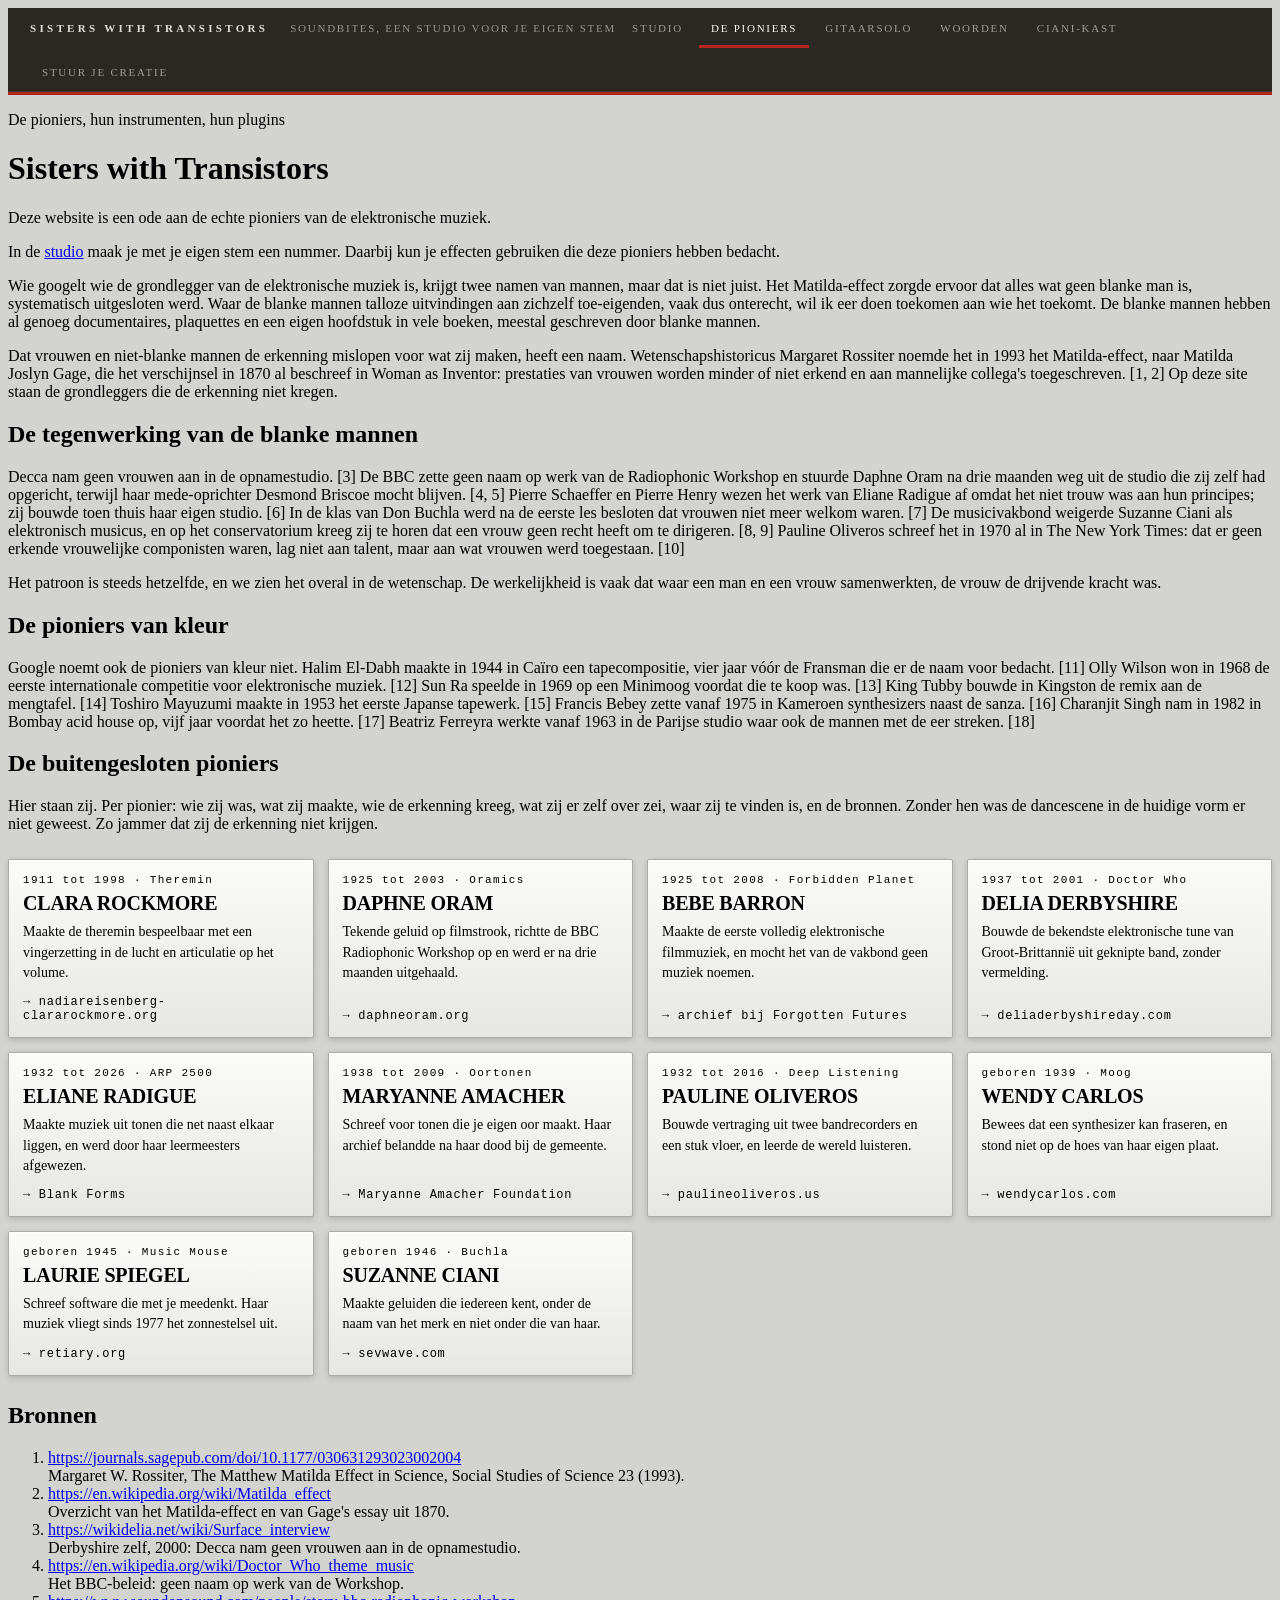
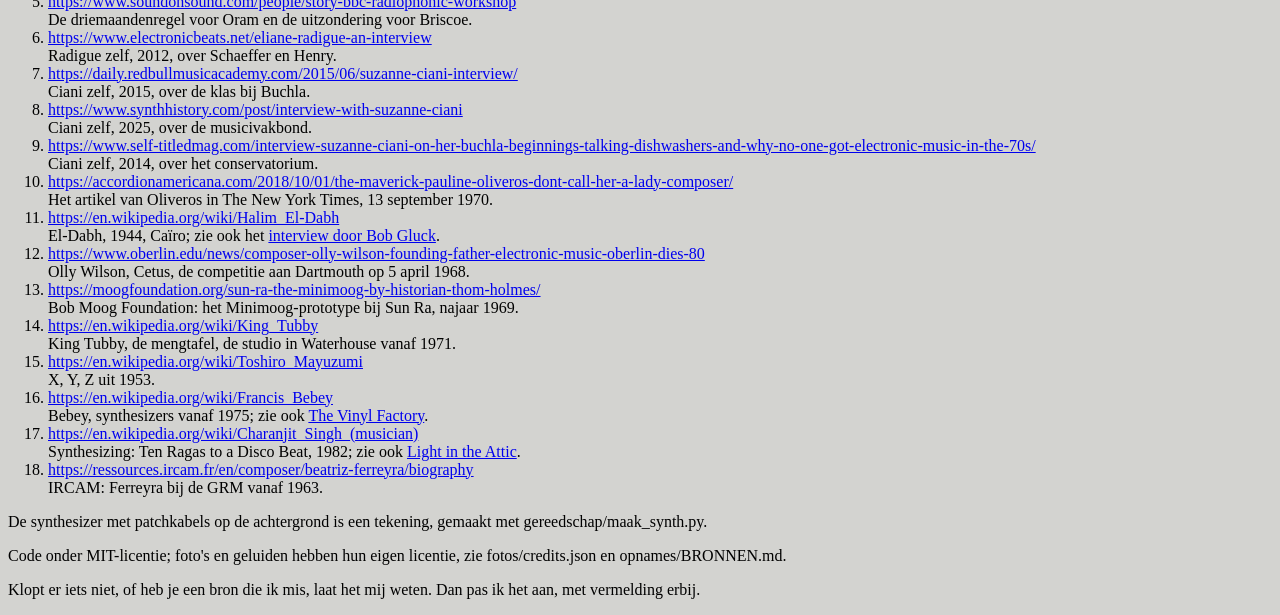
==== index.html @ edce926c "Studio en pioniers (bouw 79)" ====
<!DOCTYPE html>
<html lang="nl">
<head>
<meta charset="utf-8">
<meta name="viewport" content="width=device-width, initial-scale=1">
<title>Sisters with Transistors</title>
<link rel="stylesheet" href="pioniers/stijl.css">
<style>
.rooster{display:grid;grid-template-columns:repeat(auto-fill,minmax(250px,1fr));gap:14px;margin:26px 0}
.kaart{display:flex;flex-direction:column;color:var(--inkt);border:1px solid #a9aca8;
       padding:14px;border-radius:2px;background:linear-gradient(180deg,#fbfbf9,#e6e7e3);
       box-shadow:0 2px 6px rgba(0,0,0,.16), inset 0 1px 0 rgba(255,255,255,.9)}
.kaart:hover{background:linear-gradient(180deg,#fff,#eceeea);
             box-shadow:0 4px 10px rgba(0,0,0,.22), inset 0 0 0 2px var(--rood)}
.kaart .jaren{display:block;font-family:"Courier New",monospace;font-size:11px;
              letter-spacing:.12em;color:var(--zacht)}
.kaart strong{display:block;font-size:20px;line-height:1.1;margin:6px 0 8px;
              text-transform:uppercase;letter-spacing:-.01em}
.kaart .zin{display:block;font-size:14px;line-height:1.45}
.kaart .kaartlink{display:block;text-decoration:none;color:inherit;flex:1}
.kaart .site{display:block;margin-top:12px;font-family:"Courier New",monospace;font-size:12px;
             letter-spacing:.06em;color:var(--rood);text-decoration:none}
.kaart .site::before{content:"\2192  "}
.kaart .site:hover{background:var(--geel);color:var(--inkt)}
.intro p,.tagline{max-width:none}
/* Zelfde achtergrond als de studio: lichtgrijs, een getekende modulaire synth
   met patchkabels (fotos/synth.svg) en Clara Rockmore aan haar theremin, 1932,
   publiek domein, heel vaag rechts. */
body{background:#d3d3d0}
.fotolaag{background:#d3d3d0}
.fotolaag i.synth{background:url("fotos/synth.svg") center 30%/cover no-repeat;
  filter:grayscale(.88) sepia(.04) contrast(.95) brightness(1.3) blur(2px);opacity:.42}
.fotolaag i.dame{inset:0;top:10vh;left:auto;right:7vw;width:min(52vw,760px);
  background:url("fotos/rockmore.jpg") center 30%/cover no-repeat;
  filter:grayscale(1) contrast(.92) brightness(1.2) blur(1.5px);
  opacity:.5;mix-blend-mode:multiply;
  -webkit-mask-image:radial-gradient(ellipse 52% 60% at 50% 45%, #000 30%, transparent 100%);
  mask-image:radial-gradient(ellipse 52% 60% at 50% 45%, #000 30%, transparent 100%)}
.fotolaag::after{background:linear-gradient(180deg, rgba(214,214,211,.42), rgba(214,214,211,.66))}

/* hetzelfde menu als in de studio */
nav.hoofdmenu{display:flex;align-items:center;gap:4px;padding:0 22px;background:#2b2823;color:#f2efe8;flex-wrap:wrap;position:relative;z-index:1;border-bottom:3px solid var(--rood, #b3261e);box-shadow:inset 0 -1px 0 rgba(255,255,255,.08)}
nav.hoofdmenu a{color:rgba(231,231,226,.62);text-decoration:none;display:flex;align-items:center;gap:5px;font-size:11px;letter-spacing:.16em;text-transform:uppercase;padding:14px 12px}
nav.hoofdmenu a:hover{color:#fdfbf8;background:var(--rood, #b3261e)}
nav.hoofdmenu a.actief{color:#fdfbf8;box-shadow:inset 0 -3px 0 var(--rood, #b3261e)}
nav.hoofdmenu .merk{font-weight:700;color:#e3ded5;letter-spacing:.3em;margin-right:18px;font-size:11px;text-transform:uppercase;padding:14px 0}
nav.hoofdmenu .ondertitel{color:rgba(242,239,232,.55);font-size:11px;letter-spacing:.16em;text-transform:uppercase}
</style>
</head>
<body>

<div class="fotolaag" aria-hidden="true"><i class="synth"></i><i class="dame"></i></div>

<nav class="hoofdmenu">
  <span class="merk">Sisters with Transistors</span>
  <span class="ondertitel">Soundbites, een studio voor je eigen stem</span>
  <a href="studio.html" class="navStudio">Studio</a><a href="index.html" class="navPioniers actief">De pioniers</a><a href="studio.html#gitaar" title="Elektrische gitaar met de muis">Gitaarsolo</a><a href="studio.html#woorden" title="Woorden uit spraak of zang halen">Woorden</a><a href="studio.html#ciani" title="Vereenvoudigde 200-serie, naar Suzanne Ciani">Ciani-kast</a><a href="studio.html#creatie" title="Stuur je creatie op">Stuur je creatie</a>
</nav>

<main>
  <header class="kop">
    <p class="jaren">De pioniers, hun instrumenten, hun plugins</p>
    <h1>Sisters with Transistors</h1>
    <p class="tagline">Deze website is een ode aan de echte pioniers van de elektronische muziek.</p>
  </header>

  <div class="intro">
  <p class="leidend">In de <a href="studio.html">studio</a> maak je met je eigen stem een nummer. Daarbij kun je effecten gebruiken die deze pioniers hebben bedacht.</p>

  <p>Wie googelt wie de grondlegger van de elektronische muziek is, krijgt twee namen van mannen, maar dat is niet juist. Het Matilda-effect zorgde ervoor dat alles wat geen blanke man is, systematisch uitgesloten werd. Waar de blanke mannen talloze uitvindingen aan zichzelf toe-eigenden, vaak dus onterecht, wil ik eer doen toekomen aan wie het toekomt. De blanke mannen hebben al genoeg documentaires, plaquettes en een eigen hoofdstuk in vele boeken, meestal geschreven door blanke mannen.</p>

  <p>Dat vrouwen en niet-blanke mannen de erkenning mislopen voor wat zij maken, heeft een naam. Wetenschapshistoricus Margaret Rossiter noemde het in 1993 het Matilda-effect, naar Matilda Joslyn Gage, die het verschijnsel in 1870 al beschreef in Woman as Inventor: prestaties van vrouwen worden minder of niet erkend en aan mannelijke collega's toegeschreven. [1, 2] Op deze site staan de grondleggers die de erkenning niet kregen.</p>

  <h2>De tegenwerking van de blanke mannen</h2>
  <p>Decca nam geen vrouwen aan in de opnamestudio. [3] De BBC zette geen naam op werk van de Radiophonic Workshop en stuurde Daphne Oram na drie maanden weg uit de studio die zij zelf had opgericht, terwijl haar mede-oprichter Desmond Briscoe mocht blijven. [4, 5] Pierre Schaeffer en Pierre Henry wezen het werk van Eliane Radigue af omdat het niet trouw was aan hun principes; zij bouwde toen thuis haar eigen studio. [6] In de klas van Don Buchla werd na de eerste les besloten dat vrouwen niet meer welkom waren. [7] De musicivakbond weigerde Suzanne Ciani als elektronisch musicus, en op het conservatorium kreeg zij te horen dat een vrouw geen recht heeft om te dirigeren. [8, 9] Pauline Oliveros schreef het in 1970 al in The New York Times: dat er geen erkende vrouwelijke componisten waren, lag niet aan talent, maar aan wat vrouwen werd toegestaan. [10]</p>

  <p>Het patroon is steeds hetzelfde, en we zien het overal in de wetenschap. De werkelijkheid is vaak dat waar een man en een vrouw samenwerkten, de vrouw de drijvende kracht was.</p>

  <h2>De pioniers van kleur</h2>
  <p>Google noemt ook de pioniers van kleur niet. Halim El-Dabh maakte in 1944 in Caïro een tapecompositie, vier jaar vóór de Fransman die er de naam voor bedacht. [11] Olly Wilson won in 1968 de eerste internationale competitie voor elektronische muziek. [12] Sun Ra speelde in 1969 op een Minimoog voordat die te koop was. [13] King Tubby bouwde in Kingston de remix aan de mengtafel. [14] Toshiro Mayuzumi maakte in 1953 het eerste Japanse tapewerk. [15] Francis Bebey zette vanaf 1975 in Kameroen synthesizers naast de sanza. [16] Charanjit Singh nam in 1982 in Bombay acid house op, vijf jaar voordat het zo heette. [17] Beatriz Ferreyra werkte vanaf 1963 in de Parijse studio waar ook de mannen met de eer streken. [18]</p>

  <h2>De buitengesloten pioniers</h2>
  <p>Hier staan zij. Per pionier: wie zij was, wat zij maakte, wie de erkenning kreeg, wat zij er zelf over zei, waar zij te vinden is, en de bronnen. Zonder hen was de dancescene in de huidige vorm er niet geweest. Zo jammer dat zij de erkenning niet krijgen.</p>
  </div>

  <div class="rooster">
    <div class="kaart">
      <a class="kaartlink" href="pioniers/rockmore.html"><span class="jaren">1911 tot 1998 &middot; Theremin</span>
      <strong>Clara Rockmore</strong>
      <span class="zin">Maakte de theremin bespeelbaar met een vingerzetting in de lucht en articulatie op het volume.</span></a>
      <a class="site" href="https://nadiareisenberg-clararockmore.org/" target="_blank" rel="noopener">nadiareisenberg-clararockmore.org</a>
    </div>
    <div class="kaart">
      <a class="kaartlink" href="pioniers/oram.html"><span class="jaren">1925 tot 2003 &middot; Oramics</span>
      <strong>Daphne Oram</strong>
      <span class="zin">Tekende geluid op filmstrook, richtte de BBC Radiophonic Workshop op en werd er na drie maanden uitgehaald.</span></a>
      <a class="site" href="https://www.daphneoram.org/" target="_blank" rel="noopener">daphneoram.org</a>
    </div>
    <div class="kaart">
      <a class="kaartlink" href="pioniers/barron.html"><span class="jaren">1925 tot 2008 &middot; Forbidden Planet</span>
      <strong>Bebe Barron</strong>
      <span class="zin">Maakte de eerste volledig elektronische filmmuziek, en mocht het van de vakbond geen muziek noemen.</span></a>
      <a class="site" href="https://forgottenfuturesmusic.org/projects/barron-archive/" target="_blank" rel="noopener">archief bij Forgotten Futures</a>
    </div>
    <div class="kaart">
      <a class="kaartlink" href="pioniers/derby.html"><span class="jaren">1937 tot 2001 &middot; Doctor Who</span>
      <strong>Delia Derbyshire</strong>
      <span class="zin">Bouwde de bekendste elektronische tune van Groot-Brittannië uit geknipte band, zonder vermelding.</span></a>
      <a class="site" href="https://deliaderbyshireday.com/" target="_blank" rel="noopener">deliaderbyshireday.com</a>
    </div>
    <div class="kaart">
      <a class="kaartlink" href="pioniers/radigue.html"><span class="jaren">1932 tot 2026 &middot; ARP 2500</span>
      <strong>Eliane Radigue</strong>
      <span class="zin">Maakte muziek uit tonen die net naast elkaar liggen, en werd door haar leermeesters afgewezen.</span></a>
      <a class="site" href="https://www.blankforms.org/eliane-radigue-works-for-magnetic-tape-1968-1999" target="_blank" rel="noopener">Blank Forms</a>
    </div>
    <div class="kaart">
      <a class="kaartlink" href="pioniers/amacher.html"><span class="jaren">1938 tot 2009 &middot; Oortonen</span>
      <strong>Maryanne Amacher</strong>
      <span class="zin">Schreef voor tonen die je eigen oor maakt. Haar archief belandde na haar dood bij de gemeente.</span></a>
      <a class="site" href="https://www.blankforms.org/the-maryanne-amacher-foundation" target="_blank" rel="noopener">Maryanne Amacher Foundation</a>
    </div>
    <div class="kaart">
      <a class="kaartlink" href="pioniers/oliveros.html"><span class="jaren">1932 tot 2016 &middot; Deep Listening</span>
      <strong>Pauline Oliveros</strong>
      <span class="zin">Bouwde vertraging uit twee bandrecorders en een stuk vloer, en leerde de wereld luisteren.</span></a>
      <a class="site" href="https://paulineoliveros.us/" target="_blank" rel="noopener">paulineoliveros.us</a>
    </div>
    <div class="kaart">
      <a class="kaartlink" href="pioniers/carlos.html"><span class="jaren">geboren 1939 &middot; Moog</span>
      <strong>Wendy Carlos</strong>
      <span class="zin">Bewees dat een synthesizer kan fraseren, en stond niet op de hoes van haar eigen plaat.</span></a>
      <a class="site" href="https://www.wendycarlos.com/" target="_blank" rel="noopener">wendycarlos.com</a>
    </div>
    <div class="kaart">
      <a class="kaartlink" href="pioniers/spiegel.html"><span class="jaren">geboren 1945 &middot; Music Mouse</span>
      <strong>Laurie Spiegel</strong>
      <span class="zin">Schreef software die met je meedenkt. Haar muziek vliegt sinds 1977 het zonnestelsel uit.</span></a>
      <a class="site" href="http://retiary.org/" target="_blank" rel="noopener">retiary.org</a>
    </div>
    <div class="kaart">
      <a class="kaartlink" href="pioniers/ciani.html"><span class="jaren">geboren 1946 &middot; Buchla</span>
      <strong>Suzanne Ciani</strong>
      <span class="zin">Maakte geluiden die iedereen kent, onder de naam van het merk en niet onder die van haar.</span></a>
      <a class="site" href="https://www.sevwave.com/" target="_blank" rel="noopener">sevwave.com</a>
    </div>
  </div>

  <h2>Bronnen</h2>
  <ol class="bron">
<li><a href="https://journals.sagepub.com/doi/10.1177/030631293023002004">https://journals.sagepub.com/doi/10.1177/030631293023002004</a><br>Margaret W. Rossiter, The Matthew Matilda Effect in Science, Social Studies of Science 23 (1993).</li>
<li><a href="https://en.wikipedia.org/wiki/Matilda_effect">https://en.wikipedia.org/wiki/Matilda_effect</a><br>Overzicht van het Matilda-effect en van Gage's essay uit 1870.</li>
<li><a href="https://wikidelia.net/wiki/Surface_interview">https://wikidelia.net/wiki/Surface_interview</a><br>Derbyshire zelf, 2000: Decca nam geen vrouwen aan in de opnamestudio.</li>
<li><a href="https://en.wikipedia.org/wiki/Doctor_Who_theme_music">https://en.wikipedia.org/wiki/Doctor_Who_theme_music</a><br>Het BBC-beleid: geen naam op werk van de Workshop.</li>
<li><a href="https://www.soundonsound.com/people/story-bbc-radiophonic-workshop">https://www.soundonsound.com/people/story-bbc-radiophonic-workshop</a><br>De driemaandenregel voor Oram en de uitzondering voor Briscoe.</li>
<li><a href="https://www.electronicbeats.net/eliane-radigue-an-interview">https://www.electronicbeats.net/eliane-radigue-an-interview</a><br>Radigue zelf, 2012, over Schaeffer en Henry.</li>
<li><a href="https://daily.redbullmusicacademy.com/2015/06/suzanne-ciani-interview/">https://daily.redbullmusicacademy.com/2015/06/suzanne-ciani-interview/</a><br>Ciani zelf, 2015, over de klas bij Buchla.</li>
<li><a href="https://www.synthhistory.com/post/interview-with-suzanne-ciani">https://www.synthhistory.com/post/interview-with-suzanne-ciani</a><br>Ciani zelf, 2025, over de musicivakbond.</li>
<li><a href="https://www.self-titledmag.com/interview-suzanne-ciani-on-her-buchla-beginnings-talking-dishwashers-and-why-no-one-got-electronic-music-in-the-70s/">https://www.self-titledmag.com/interview-suzanne-ciani-on-her-buchla-beginnings-talking-dishwashers-and-why-no-one-got-electronic-music-in-the-70s/</a><br>Ciani zelf, 2014, over het conservatorium.</li>
<li><a href="https://accordionamericana.com/2018/10/01/the-maverick-pauline-oliveros-dont-call-her-a-lady-composer/">https://accordionamericana.com/2018/10/01/the-maverick-pauline-oliveros-dont-call-her-a-lady-composer/</a><br>Het artikel van Oliveros in The New York Times, 13 september 1970.</li>
<li><a href="https://en.wikipedia.org/wiki/Halim_El-Dabh">https://en.wikipedia.org/wiki/Halim_El-Dabh</a><br>El-Dabh, 1944, Caïro; zie ook het <a href="https://econtact.ca/15_2/gluck_el-dabh.html">interview door Bob Gluck</a>.</li>
<li><a href="https://www.oberlin.edu/news/composer-olly-wilson-founding-father-electronic-music-oberlin-dies-80">https://www.oberlin.edu/news/composer-olly-wilson-founding-father-electronic-music-oberlin-dies-80</a><br>Olly Wilson, Cetus, de competitie aan Dartmouth op 5 april 1968.</li>
<li><a href="https://moogfoundation.org/sun-ra-the-minimoog-by-historian-thom-holmes/">https://moogfoundation.org/sun-ra-the-minimoog-by-historian-thom-holmes/</a><br>Bob Moog Foundation: het Minimoog-prototype bij Sun Ra, najaar 1969.</li>
<li><a href="https://en.wikipedia.org/wiki/King_Tubby">https://en.wikipedia.org/wiki/King_Tubby</a><br>King Tubby, de mengtafel, de studio in Waterhouse vanaf 1971.</li>
<li><a href="https://en.wikipedia.org/wiki/Toshiro_Mayuzumi">https://en.wikipedia.org/wiki/Toshiro_Mayuzumi</a><br>X, Y, Z uit 1953.</li>
<li><a href="https://en.wikipedia.org/wiki/Francis_Bebey">https://en.wikipedia.org/wiki/Francis_Bebey</a><br>Bebey, synthesizers vanaf 1975; zie ook <a href="https://www.thevinylfactory.com/features/electric-futurism-francis-bebey">The Vinyl Factory</a>.</li>
<li><a href="https://en.wikipedia.org/wiki/Charanjit_Singh_(musician)">https://en.wikipedia.org/wiki/Charanjit_Singh_(musician)</a><br>Synthesizing: Ten Ragas to a Disco Beat, 1982; zie ook <a href="https://lightintheattic.net/products/synthesizing-ten-ragas-to-a-disco-beat">Light in the Attic</a>.</li>
<li><a href="https://ressources.ircam.fr/en/composer/beatriz-ferreyra/biography">https://ressources.ircam.fr/en/composer/beatriz-ferreyra/biography</a><br>IRCAM: Ferreyra bij de GRM vanaf 1963.</li>
  </ol>

  <p class="achtergrondbron" data-fotobron="rockmore"></p>
  <p class="achtergrondbron">De synthesizer met patchkabels op de achtergrond is een tekening, gemaakt met gereedschap/maak_synth.py.</p>
  <p class="voet">Code onder MIT-licentie; foto's en geluiden hebben hun eigen licentie, zie fotos/credits.json en opnames/BRONNEN.md.</p>
  <p class="voet">Klopt er iets niet, of heb je een bron die ik mis, laat het mij weten. Dan pas ik het aan, met vermelding erbij.</p>
</main>
<script src="pioniers/fotos.js"></script>
</body>
</html>
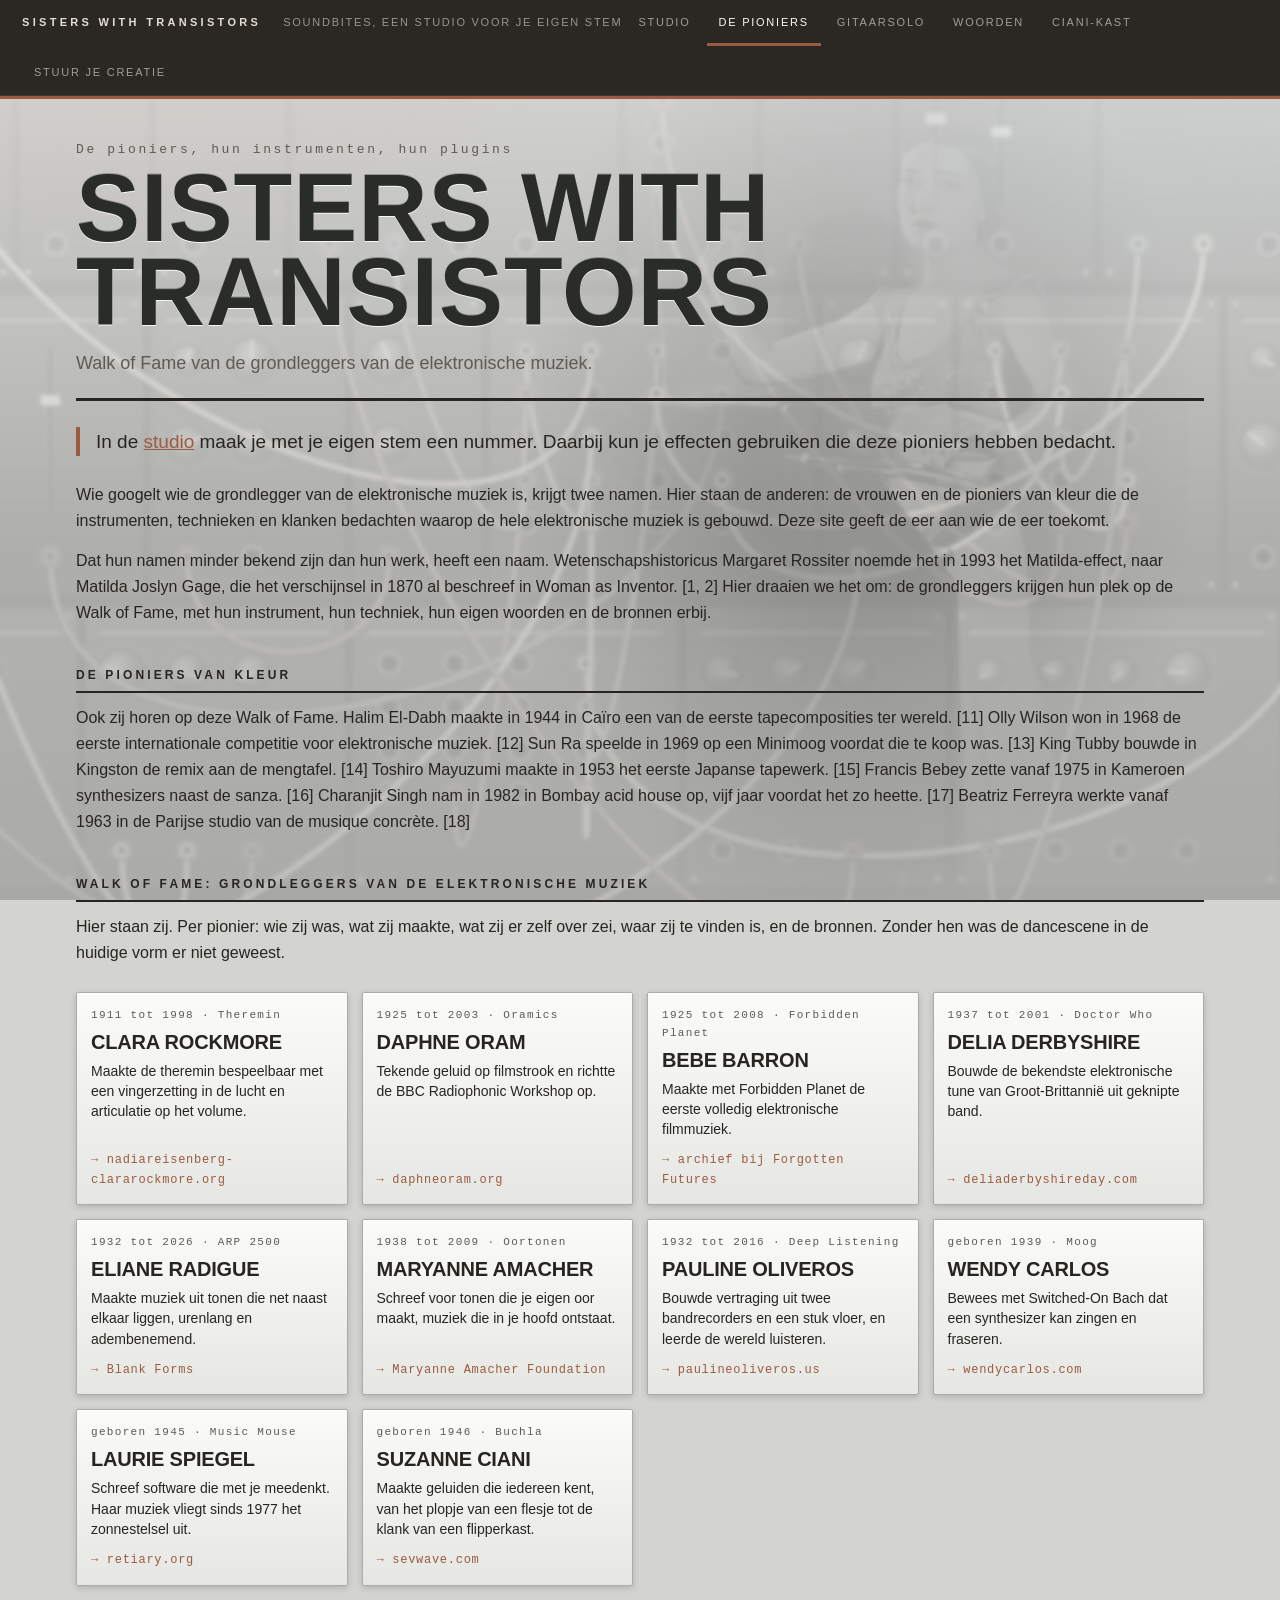
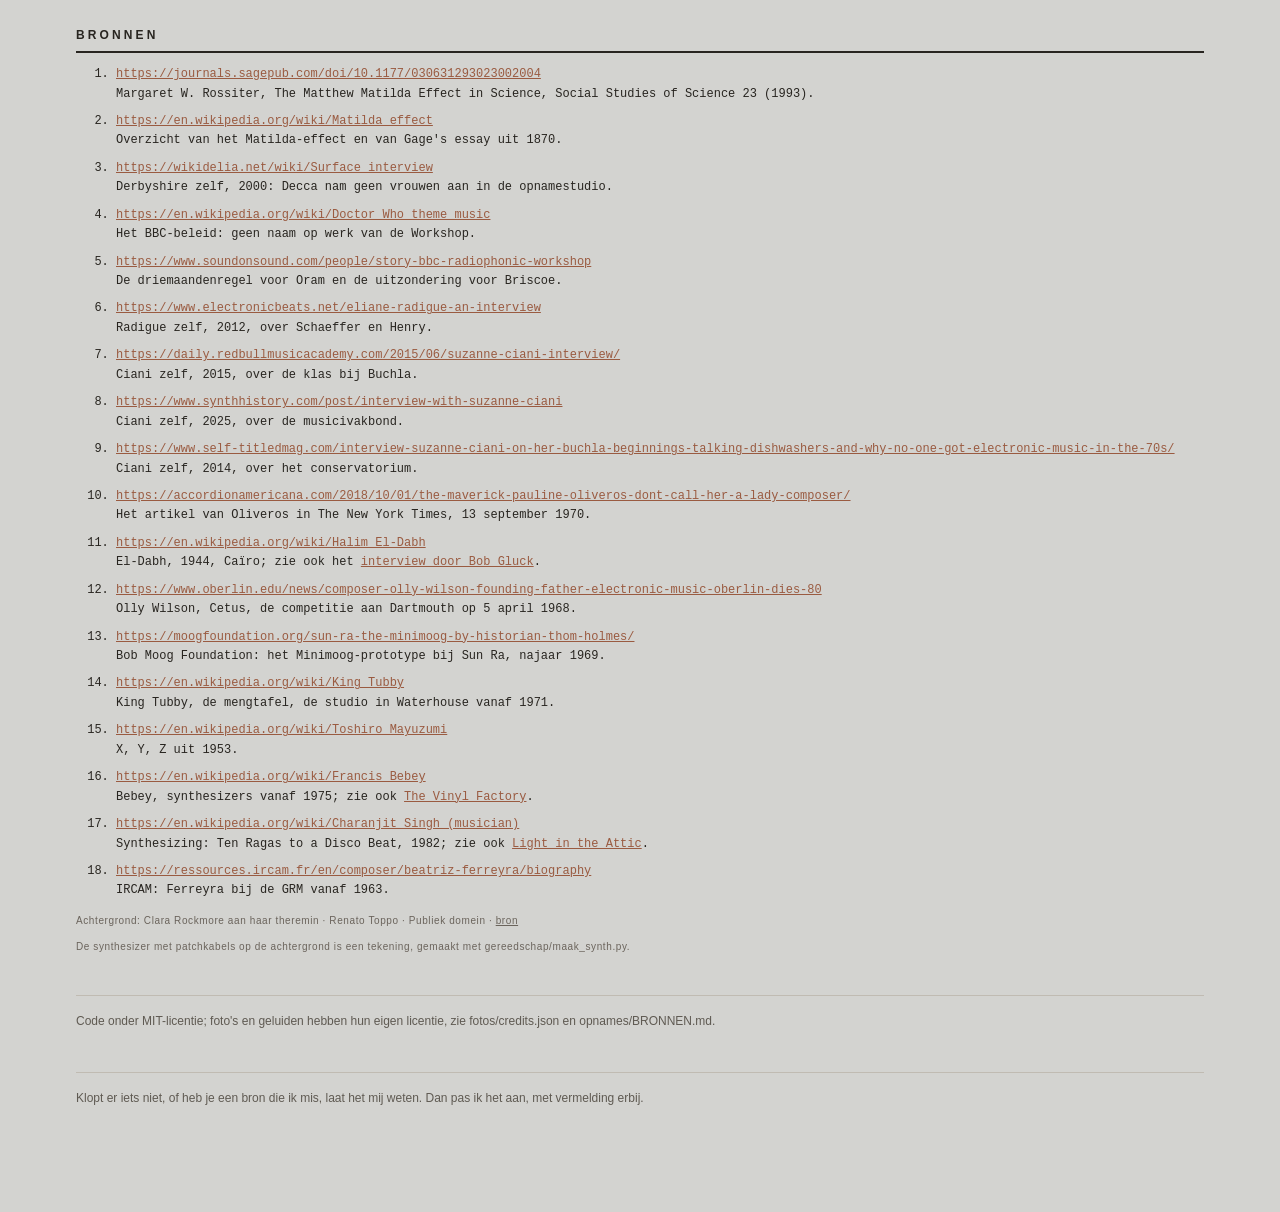
==== commit 09a5e94d: "Pioniers: Walk of Fame" ====
--- a/index.html
+++ b/index.html
@@ -61,26 +61,21 @@
   <header class="kop">
     <p class="jaren">De pioniers, hun instrumenten, hun plugins</p>
     <h1>Sisters with Transistors</h1>
-    <p class="tagline">Deze website is een ode aan de echte pioniers van de elektronische muziek.</p>
+    <p class="tagline">Walk of Fame van de grondleggers van de elektronische muziek.</p>
   </header>
 
   <div class="intro">
   <p class="leidend">In de <a href="studio.html">studio</a> maak je met je eigen stem een nummer. Daarbij kun je effecten gebruiken die deze pioniers hebben bedacht.</p>
 
-  <p>Wie googelt wie de grondlegger van de elektronische muziek is, krijgt twee namen van mannen, maar dat is niet juist. Het Matilda-effect zorgde ervoor dat alles wat geen blanke man is, systematisch uitgesloten werd. Waar de blanke mannen talloze uitvindingen aan zichzelf toe-eigenden, vaak dus onterecht, wil ik eer doen toekomen aan wie het toekomt. De blanke mannen hebben al genoeg documentaires, plaquettes en een eigen hoofdstuk in vele boeken, meestal geschreven door blanke mannen.</p>
+  <p>Wie googelt wie de grondlegger van de elektronische muziek is, krijgt twee namen. Hier staan de anderen: de vrouwen en de pioniers van kleur die de instrumenten, technieken en klanken bedachten waarop de hele elektronische muziek is gebouwd. Deze site geeft de eer aan wie de eer toekomt.</p>
 
-  <p>Dat vrouwen en niet-blanke mannen de erkenning mislopen voor wat zij maken, heeft een naam. Wetenschapshistoricus Margaret Rossiter noemde het in 1993 het Matilda-effect, naar Matilda Joslyn Gage, die het verschijnsel in 1870 al beschreef in Woman as Inventor: prestaties van vrouwen worden minder of niet erkend en aan mannelijke collega's toegeschreven. [1, 2] Op deze site staan de grondleggers die de erkenning niet kregen.</p>
-
-  <h2>De tegenwerking van de blanke mannen</h2>
-  <p>Decca nam geen vrouwen aan in de opnamestudio. [3] De BBC zette geen naam op werk van de Radiophonic Workshop en stuurde Daphne Oram na drie maanden weg uit de studio die zij zelf had opgericht, terwijl haar mede-oprichter Desmond Briscoe mocht blijven. [4, 5] Pierre Schaeffer en Pierre Henry wezen het werk van Eliane Radigue af omdat het niet trouw was aan hun principes; zij bouwde toen thuis haar eigen studio. [6] In de klas van Don Buchla werd na de eerste les besloten dat vrouwen niet meer welkom waren. [7] De musicivakbond weigerde Suzanne Ciani als elektronisch musicus, en op het conservatorium kreeg zij te horen dat een vrouw geen recht heeft om te dirigeren. [8, 9] Pauline Oliveros schreef het in 1970 al in The New York Times: dat er geen erkende vrouwelijke componisten waren, lag niet aan talent, maar aan wat vrouwen werd toegestaan. [10]</p>
-
-  <p>Het patroon is steeds hetzelfde, en we zien het overal in de wetenschap. De werkelijkheid is vaak dat waar een man en een vrouw samenwerkten, de vrouw de drijvende kracht was.</p>
+  <p>Dat hun namen minder bekend zijn dan hun werk, heeft een naam. Wetenschapshistoricus Margaret Rossiter noemde het in 1993 het Matilda-effect, naar Matilda Joslyn Gage, die het verschijnsel in 1870 al beschreef in Woman as Inventor. [1, 2] Hier draaien we het om: de grondleggers krijgen hun plek op de Walk of Fame, met hun instrument, hun techniek, hun eigen woorden en de bronnen erbij.</p>
 
   <h2>De pioniers van kleur</h2>
-  <p>Google noemt ook de pioniers van kleur niet. Halim El-Dabh maakte in 1944 in Caïro een tapecompositie, vier jaar vóór de Fransman die er de naam voor bedacht. [11] Olly Wilson won in 1968 de eerste internationale competitie voor elektronische muziek. [12] Sun Ra speelde in 1969 op een Minimoog voordat die te koop was. [13] King Tubby bouwde in Kingston de remix aan de mengtafel. [14] Toshiro Mayuzumi maakte in 1953 het eerste Japanse tapewerk. [15] Francis Bebey zette vanaf 1975 in Kameroen synthesizers naast de sanza. [16] Charanjit Singh nam in 1982 in Bombay acid house op, vijf jaar voordat het zo heette. [17] Beatriz Ferreyra werkte vanaf 1963 in de Parijse studio waar ook de mannen met de eer streken. [18]</p>
+  <p>Ook zij horen op deze Walk of Fame. Halim El-Dabh maakte in 1944 in Caïro een van de eerste tapecomposities ter wereld. [11] Olly Wilson won in 1968 de eerste internationale competitie voor elektronische muziek. [12] Sun Ra speelde in 1969 op een Minimoog voordat die te koop was. [13] King Tubby bouwde in Kingston de remix aan de mengtafel. [14] Toshiro Mayuzumi maakte in 1953 het eerste Japanse tapewerk. [15] Francis Bebey zette vanaf 1975 in Kameroen synthesizers naast de sanza. [16] Charanjit Singh nam in 1982 in Bombay acid house op, vijf jaar voordat het zo heette. [17] Beatriz Ferreyra werkte vanaf 1963 in de Parijse studio van de musique concrète. [18]</p>
 
-  <h2>De buitengesloten pioniers</h2>
-  <p>Hier staan zij. Per pionier: wie zij was, wat zij maakte, wie de erkenning kreeg, wat zij er zelf over zei, waar zij te vinden is, en de bronnen. Zonder hen was de dancescene in de huidige vorm er niet geweest. Zo jammer dat zij de erkenning niet krijgen.</p>
+  <h2>Walk of Fame: grondleggers van de elektronische muziek</h2>
+  <p>Hier staan zij. Per pionier: wie zij was, wat zij maakte, wat zij er zelf over zei, waar zij te vinden is, en de bronnen. Zonder hen was de dancescene in de huidige vorm er niet geweest.</p>
   </div>
 
   <div class="rooster">
@@ -93,31 +88,31 @@
     <div class="kaart">
       <a class="kaartlink" href="pioniers/oram.html"><span class="jaren">1925 tot 2003 &middot; Oramics</span>
       <strong>Daphne Oram</strong>
-      <span class="zin">Tekende geluid op filmstrook, richtte de BBC Radiophonic Workshop op en werd er na drie maanden uitgehaald.</span></a>
+      <span class="zin">Tekende geluid op filmstrook en richtte de BBC Radiophonic Workshop op.</span></a>
       <a class="site" href="https://www.daphneoram.org/" target="_blank" rel="noopener">daphneoram.org</a>
     </div>
     <div class="kaart">
       <a class="kaartlink" href="pioniers/barron.html"><span class="jaren">1925 tot 2008 &middot; Forbidden Planet</span>
       <strong>Bebe Barron</strong>
-      <span class="zin">Maakte de eerste volledig elektronische filmmuziek, en mocht het van de vakbond geen muziek noemen.</span></a>
+      <span class="zin">Maakte met Forbidden Planet de eerste volledig elektronische filmmuziek.</span></a>
       <a class="site" href="https://forgottenfuturesmusic.org/projects/barron-archive/" target="_blank" rel="noopener">archief bij Forgotten Futures</a>
     </div>
     <div class="kaart">
       <a class="kaartlink" href="pioniers/derby.html"><span class="jaren">1937 tot 2001 &middot; Doctor Who</span>
       <strong>Delia Derbyshire</strong>
-      <span class="zin">Bouwde de bekendste elektronische tune van Groot-Brittannië uit geknipte band, zonder vermelding.</span></a>
+      <span class="zin">Bouwde de bekendste elektronische tune van Groot-Brittannië uit geknipte band.</span></a>
       <a class="site" href="https://deliaderbyshireday.com/" target="_blank" rel="noopener">deliaderbyshireday.com</a>
     </div>
     <div class="kaart">
       <a class="kaartlink" href="pioniers/radigue.html"><span class="jaren">1932 tot 2026 &middot; ARP 2500</span>
       <strong>Eliane Radigue</strong>
-      <span class="zin">Maakte muziek uit tonen die net naast elkaar liggen, en werd door haar leermeesters afgewezen.</span></a>
+      <span class="zin">Maakte muziek uit tonen die net naast elkaar liggen, urenlang en adembenemend.</span></a>
       <a class="site" href="https://www.blankforms.org/eliane-radigue-works-for-magnetic-tape-1968-1999" target="_blank" rel="noopener">Blank Forms</a>
     </div>
     <div class="kaart">
       <a class="kaartlink" href="pioniers/amacher.html"><span class="jaren">1938 tot 2009 &middot; Oortonen</span>
       <strong>Maryanne Amacher</strong>
-      <span class="zin">Schreef voor tonen die je eigen oor maakt. Haar archief belandde na haar dood bij de gemeente.</span></a>
+      <span class="zin">Schreef voor tonen die je eigen oor maakt, muziek die in je hoofd ontstaat.</span></a>
       <a class="site" href="https://www.blankforms.org/the-maryanne-amacher-foundation" target="_blank" rel="noopener">Maryanne Amacher Foundation</a>
     </div>
     <div class="kaart">
@@ -129,7 +124,7 @@
     <div class="kaart">
       <a class="kaartlink" href="pioniers/carlos.html"><span class="jaren">geboren 1939 &middot; Moog</span>
       <strong>Wendy Carlos</strong>
-      <span class="zin">Bewees dat een synthesizer kan fraseren, en stond niet op de hoes van haar eigen plaat.</span></a>
+      <span class="zin">Bewees met Switched-On Bach dat een synthesizer kan zingen en fraseren.</span></a>
       <a class="site" href="https://www.wendycarlos.com/" target="_blank" rel="noopener">wendycarlos.com</a>
     </div>
     <div class="kaart">
@@ -141,7 +136,7 @@
     <div class="kaart">
       <a class="kaartlink" href="pioniers/ciani.html"><span class="jaren">geboren 1946 &middot; Buchla</span>
       <strong>Suzanne Ciani</strong>
-      <span class="zin">Maakte geluiden die iedereen kent, onder de naam van het merk en niet onder die van haar.</span></a>
+      <span class="zin">Maakte geluiden die iedereen kent, van het plopje van een flesje tot de klank van een flipperkast.</span></a>
       <a class="site" href="https://www.sevwave.com/" target="_blank" rel="noopener">sevwave.com</a>
     </div>
   </div>
--- a/pioniers/stijl.css
+++ b/pioniers/stijl.css
@@ -0,0 +1,161 @@
+/* Sisters with Transistors, pioniersbladen.
+   Look: de voorkant van een analoge synthesizer. Licht geborsteld aluminium,
+   gegraveerde letters, een oranje knopwijzer en blauwe patchsnoeren. */
+
+:root{
+  --papier:#dedad3;
+  --vlek:#edeae4;
+  --inkt:#282520;
+  --zacht:#5f5a52;
+  --rand:#c0bbb2;
+  --rood:#9a5b41;      /* gedempt roestbruin */
+  --blauw:#5f6f6b;     /* gedempt grijsgroen */
+  --geel:#8a7b5c;      /* vaal messing */
+}
+
+*{box-sizing:border-box}
+html{scroll-behavior:smooth}
+body{
+  margin:0;background:var(--papier);color:var(--inkt);
+  font:16px/1.62 "Helvetica Neue",Helvetica,Arial,sans-serif;
+  -webkit-font-smoothing:antialiased;
+}
+/* geborsteld metaal, achter de inhoud: de tekst moet scherp blijven */
+body::before{
+  content:"";position:fixed;inset:0;pointer-events:none;z-index:0;opacity:.5;
+  background-image:repeating-linear-gradient(90deg,
+    rgba(255,255,255,.5) 0 1px, rgba(0,0,0,.035) 1px 2px, transparent 2px 3px);
+}
+body::after{
+  content:"";position:fixed;inset:0;pointer-events:none;z-index:0;
+  background:
+    linear-gradient(180deg, rgba(255,255,255,.5), rgba(0,0,0,.05) 60%, rgba(0,0,0,.10)),
+    radial-gradient(50% 35% at 12% 4%, rgba(226,86,31,.06), transparent 70%),
+    radial-gradient(45% 30% at 90% 16%, rgba(43,127,147,.06), transparent 70%);
+}
+
+a{color:var(--rood)}
+a:hover{background:var(--geel);color:var(--inkt);text-decoration:none}
+
+.balk{background:#262825;color:#e7e7e2;padding:10px 22px;border-bottom:3px solid var(--rood);
+      display:flex;gap:18px;align-items:baseline;flex-wrap:wrap;
+      position:relative;z-index:1}
+.balk a{color:var(--papier);text-decoration:none;font-size:11px;
+        letter-spacing:.2em;text-transform:uppercase}
+.balk a:hover{background:var(--rood);color:var(--papier)}
+.balk .merk{font-size:11px;letter-spacing:.28em;text-transform:uppercase;
+            font-weight:700;color:var(--geel)}
+
+main{max-width:1180px;margin:0 auto;padding:0 26px 90px;position:relative;z-index:1}
+.balk{position:relative;z-index:1}
+
+.kop{padding:40px 0 20px;border-bottom:3px solid var(--inkt)}
+.jaren{font-family:"Courier New",monospace;font-size:13px;letter-spacing:.2em;
+       color:var(--zacht);margin:0 0 6px}
+h1{
+  font-family:"Haettenschweiler","Arial Narrow Bold","Impact",sans-serif;
+  font-size:clamp(42px,10vw,96px);line-height:.88;margin:0;
+  text-transform:uppercase;letter-spacing:.01em;font-weight:900;color:#2a2c29;
+  /* gegraveerd in metaal */
+  text-shadow:0 1px 0 rgba(255,255,255,.85), 0 -1px 0 rgba(0,0,0,.25);
+}
+.tagline{margin:14px 0 0;font-size:18px;max-width:70ch;color:var(--zacht)}
+
+h2{font-size:12px;letter-spacing:.26em;text-transform:uppercase;margin:40px 0 12px;
+   padding-bottom:6px;border-bottom:2px solid var(--inkt);font-weight:700}
+h3{font-size:15px;margin:24px 0 6px;letter-spacing:.02em}
+p{margin:0 0 14px}
+ul{margin-right:0}
+li{margin-bottom:6px}
+
+.leidend{font-size:19px;line-height:1.55;border-left:4px solid var(--rood);
+         padding-left:16px;margin:26px 0}
+
+blockquote{margin:26px 0;padding:0;font-size:26px;line-height:1.25;
+           font-weight:700;max-width:24ch;transform:rotate(-1deg)}
+blockquote span{background:none;color:var(--inkt);
+                box-shadow:inset 0 -.34em 0 rgba(154,91,65,.22);padding:0 2px}
+blockquote cite{display:block;margin-top:10px;font-size:11px;font-style:normal;
+                letter-spacing:.16em;text-transform:uppercase;color:var(--zacht);
+                transform:rotate(1deg);font-weight:400}
+
+.plaatje{margin:26px 0;border:1px solid var(--rand);background:var(--vlek);padding:10px}
+.plaatje img{width:100%;height:auto;display:block;filter:sepia(.18) contrast(1.05)}
+.plaatje figcaption{font-size:11px;letter-spacing:.12em;text-transform:uppercase;
+                    color:var(--zacht);padding-top:8px}
+.geenfoto{border:1px dashed #a9aca8;padding:16px;margin:26px 0;background:var(--vlek)}
+.geenfoto p{font-size:13px;color:var(--zacht);margin:0}
+.geenfoto b{color:var(--inkt)}
+
+.plugin{border:1px solid #a9aca8;padding:16px 18px;margin:30px 0;border-radius:2px;
+        background:linear-gradient(180deg,#fbfbf9,#e6e7e3);
+        box-shadow:0 2px 6px rgba(0,0,0,.18), inset 0 1px 0 rgba(255,255,255,.9)}
+.plugin h3{margin:0 0 8px;font-size:12px;letter-spacing:.24em;text-transform:uppercase}
+.plugin p{margin:0;font-size:15px}
+.plugin .knoppen{margin-top:10px;font-family:"Courier New",monospace;font-size:13px;
+                 color:var(--zacht)}
+
+.eerlijk{background:#2b2823;color:#e6e1d8;padding:20px 22px;margin:30px 0;
+         border-left:4px solid var(--rood)}
+.eerlijk h2{color:var(--papier);border-bottom-color:var(--rood);margin-top:0}
+.eerlijk p{color:#ded9d0}
+.eerlijk b{color:var(--geel)}
+
+.bron{font-family:"Courier New",monospace;font-size:12px}
+.bron li{margin-bottom:8px;word-break:break-word}
+.twijfel{background:none;color:var(--inkt);font-weight:600;
+         box-shadow:inset 0 -.3em 0 rgba(138,123,92,.30);padding:0 2px}
+
+.verder{display:flex;flex-wrap:wrap;gap:8px;margin:34px 0 0;padding-top:20px;
+        border-top:3px solid var(--inkt)}
+.verder a{display:inline-block;border:1px solid #9ea19d;padding:7px 10px;border-radius:2px;
+          background:linear-gradient(180deg,#fbfbf9,#e6e7e3);
+          font-size:11px;letter-spacing:.14em;text-transform:uppercase;
+          text-decoration:none;color:var(--inkt)}
+.verder a:hover{background:var(--inkt);color:var(--papier)}
+.verder a.hier{background:var(--rood);color:var(--papier);border-color:var(--rood)}
+
+.voet{margin-top:40px;padding-top:16px;border-top:1px solid var(--rand);
+      font-size:12px;color:var(--zacht)}
+@media (max-width:640px){ blockquote{font-size:21px;max-width:100%} }
+
+
+/* --------------------------------------------------------------- video */
+.videodoos{border:1px solid var(--rand);background:var(--vlek);padding:14px 16px;margin:16px 0}
+.videotitel{margin:0;font-size:16px;font-weight:700}
+.videobij{margin:4px 0 10px;font-size:12px;color:var(--zacht);
+          font-family:Helvetica,Arial,sans-serif;letter-spacing:.04em}
+.videovak{display:flex;align-items:center;gap:14px;flex-wrap:wrap}
+.videovak button{font-family:Helvetica,Arial,sans-serif;font-size:10px;letter-spacing:.18em;
+  text-transform:uppercase;border:1px solid var(--inkt);background:none;color:var(--inkt);
+  padding:7px 12px;cursor:pointer}
+.videovak button:hover{background:var(--inkt);color:var(--papier)}
+.videovak a{font-size:12px}
+.videodoos iframe{width:100%;max-width:640px;aspect-ratio:16/9;height:auto;display:block;
+                  border:1px solid var(--rand)}
+
+
+/* Achtergrond van de pionierspagina's: een echte foto van apparatuur uit die
+   jaren, vaag en ontkleurd. De tekst ligt erboven en blijft scherp. */
+.fotolaag{position:fixed;inset:0;pointer-events:none;z-index:0;overflow:hidden}
+.fotolaag i{position:absolute;inset:-18px;display:block;
+  background:url("../fotos/achtergrond-2.jpg") center/cover no-repeat;
+  filter:grayscale(.84) sepia(.16) contrast(.86) brightness(1.16) blur(3px);
+  opacity:.30}
+.fotolaag::after{content:"";position:absolute;inset:0;
+  background:linear-gradient(180deg, rgba(222,218,211,.78), rgba(222,218,211,.90))}
+body>.balk,body>main{position:relative;z-index:1}
+.achtergrondbron{margin:10px 0 0;font-size:10px;letter-spacing:.06em;color:#6b645c}
+.achtergrondbron a{color:inherit}
+
+/* Een verwijzing om iets te beluisteren. */
+.luister{border-left:2px solid var(--inkt);padding:10px 0 10px 14px;margin:18px 0;
+  background:rgba(255,255,255,.35)}
+.luister a{color:inherit}
+
+/* Wat zij zelf zei: per interview een blokje met de vindplaats als kop */
+.inleiding{color:var(--zacht)}
+.gesprek{border-left:3px solid var(--rand);padding:2px 0 2px 14px;margin:0 0 18px}
+.gesprekkop{font-family:"Courier New",monospace;font-size:12px;letter-spacing:.06em;
+            color:var(--zacht);margin:0 0 4px}
+.gesprek p:last-child{margin-bottom:0}
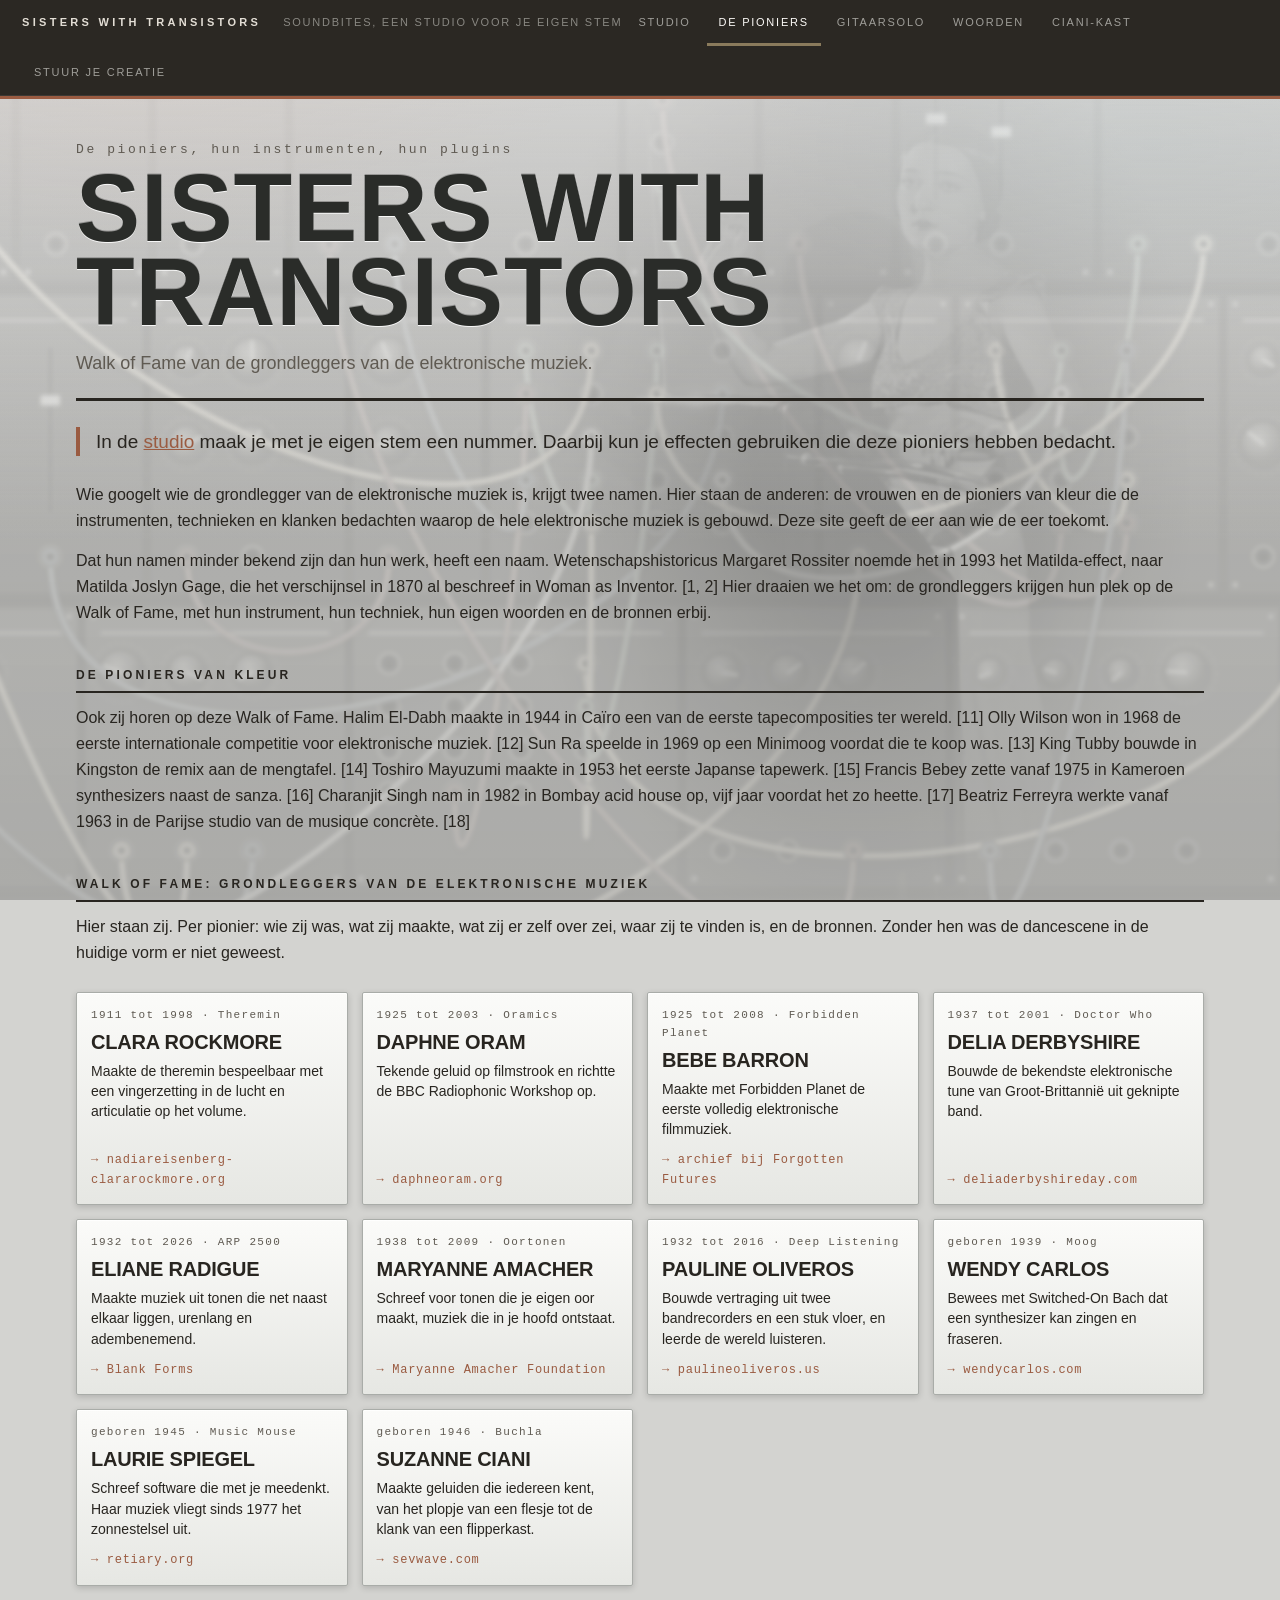
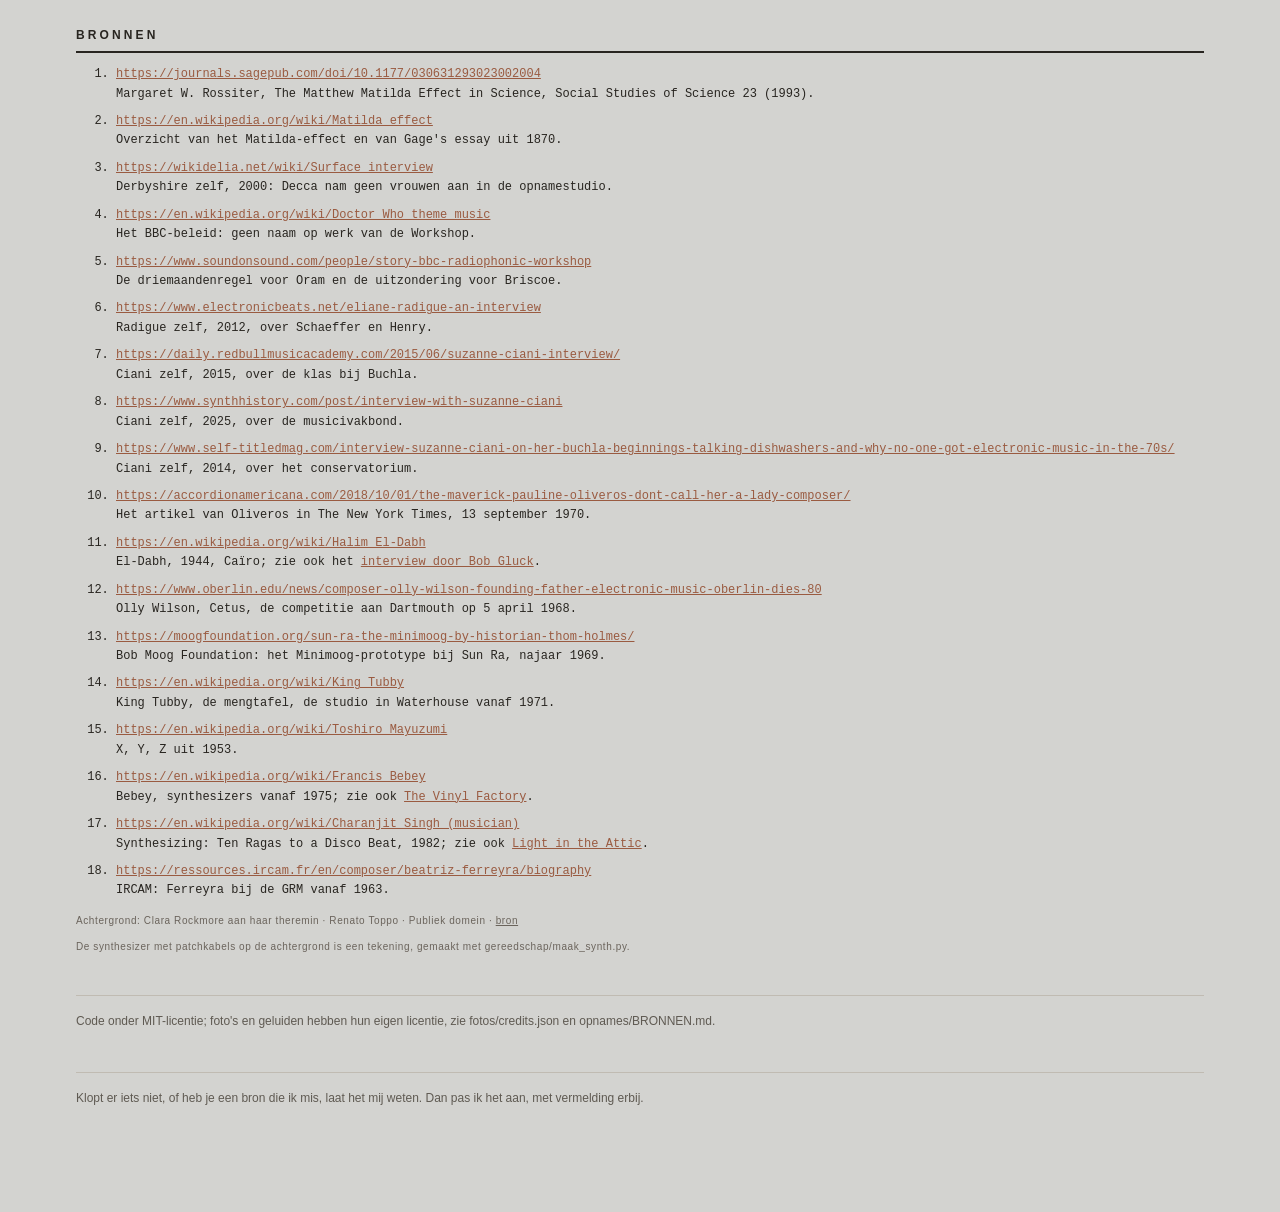
==== commit ed094d16: "Studio bouw 88, pioniers menu gelijk" ====
--- a/index.html
+++ b/index.html
@@ -39,12 +39,12 @@
 .fotolaag::after{background:linear-gradient(180deg, rgba(214,214,211,.42), rgba(214,214,211,.66))}
 
 /* hetzelfde menu als in de studio */
-nav.hoofdmenu{display:flex;align-items:center;gap:4px;padding:0 22px;background:#2b2823;color:#f2efe8;flex-wrap:wrap;position:relative;z-index:1;border-bottom:3px solid var(--rood, #b3261e);box-shadow:inset 0 -1px 0 rgba(255,255,255,.08)}
+nav.hoofdmenu{display:flex;align-items:center;gap:4px;padding:0 22px;background:#2b2823;color:#dedad3;flex-wrap:wrap;position:relative;z-index:1;border-bottom:3px solid #9a5b41;box-shadow:inset 0 -1px 0 rgba(255,255,255,.08)}
 nav.hoofdmenu a{color:rgba(231,231,226,.62);text-decoration:none;display:flex;align-items:center;gap:5px;font-size:11px;letter-spacing:.16em;text-transform:uppercase;padding:14px 12px}
-nav.hoofdmenu a:hover{color:#fdfbf8;background:var(--rood, #b3261e)}
-nav.hoofdmenu a.actief{color:#fdfbf8;box-shadow:inset 0 -3px 0 var(--rood, #b3261e)}
+nav.hoofdmenu a:hover{color:#fdfbf8;background:#9a5b41}
+nav.hoofdmenu a.actief{color:#fdfbf8;box-shadow:inset 0 -3px 0 #8a7b5c}
 nav.hoofdmenu .merk{font-weight:700;color:#e3ded5;letter-spacing:.3em;margin-right:18px;font-size:11px;text-transform:uppercase;padding:14px 0}
-nav.hoofdmenu .ondertitel{color:rgba(242,239,232,.55);font-size:11px;letter-spacing:.16em;text-transform:uppercase}
+nav.hoofdmenu .ondertitel{color:rgba(231,231,226,.5);font-size:11px;letter-spacing:.16em;text-transform:uppercase}
 </style>
 </head>
 <body>
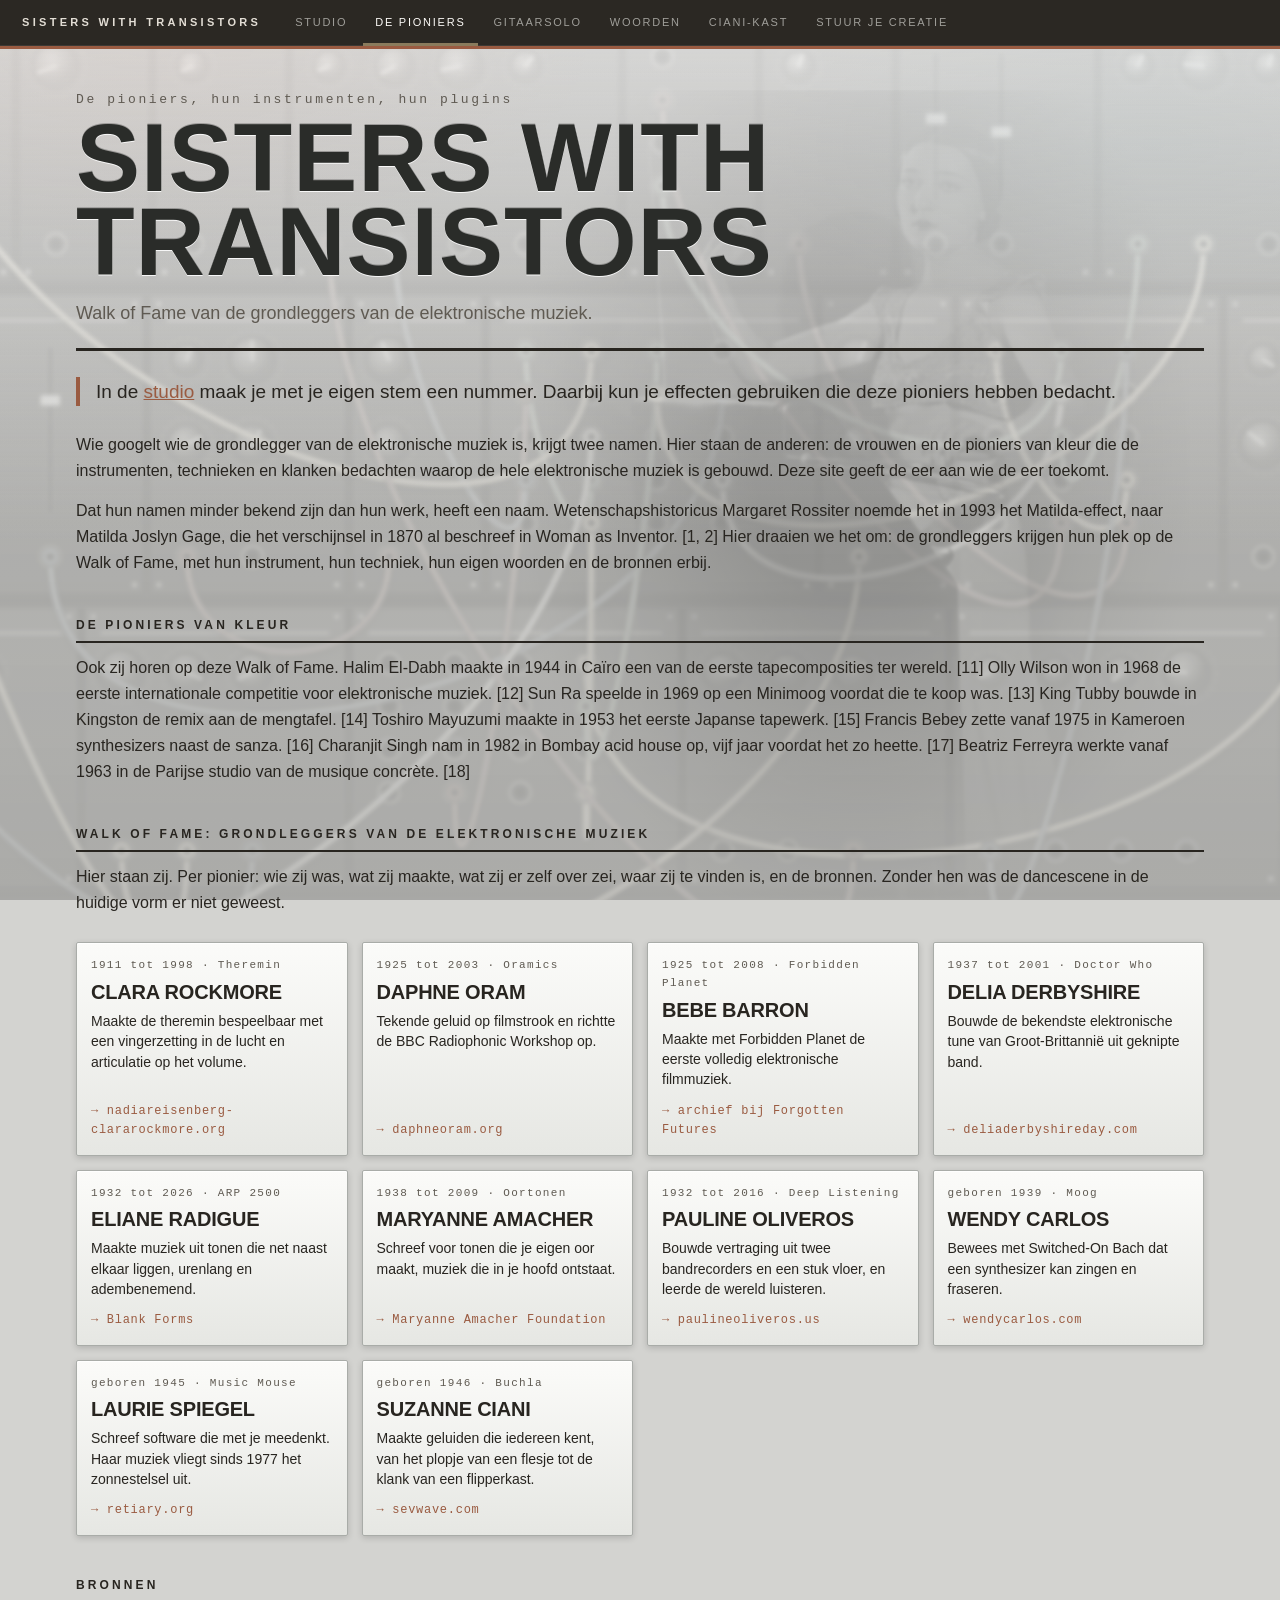
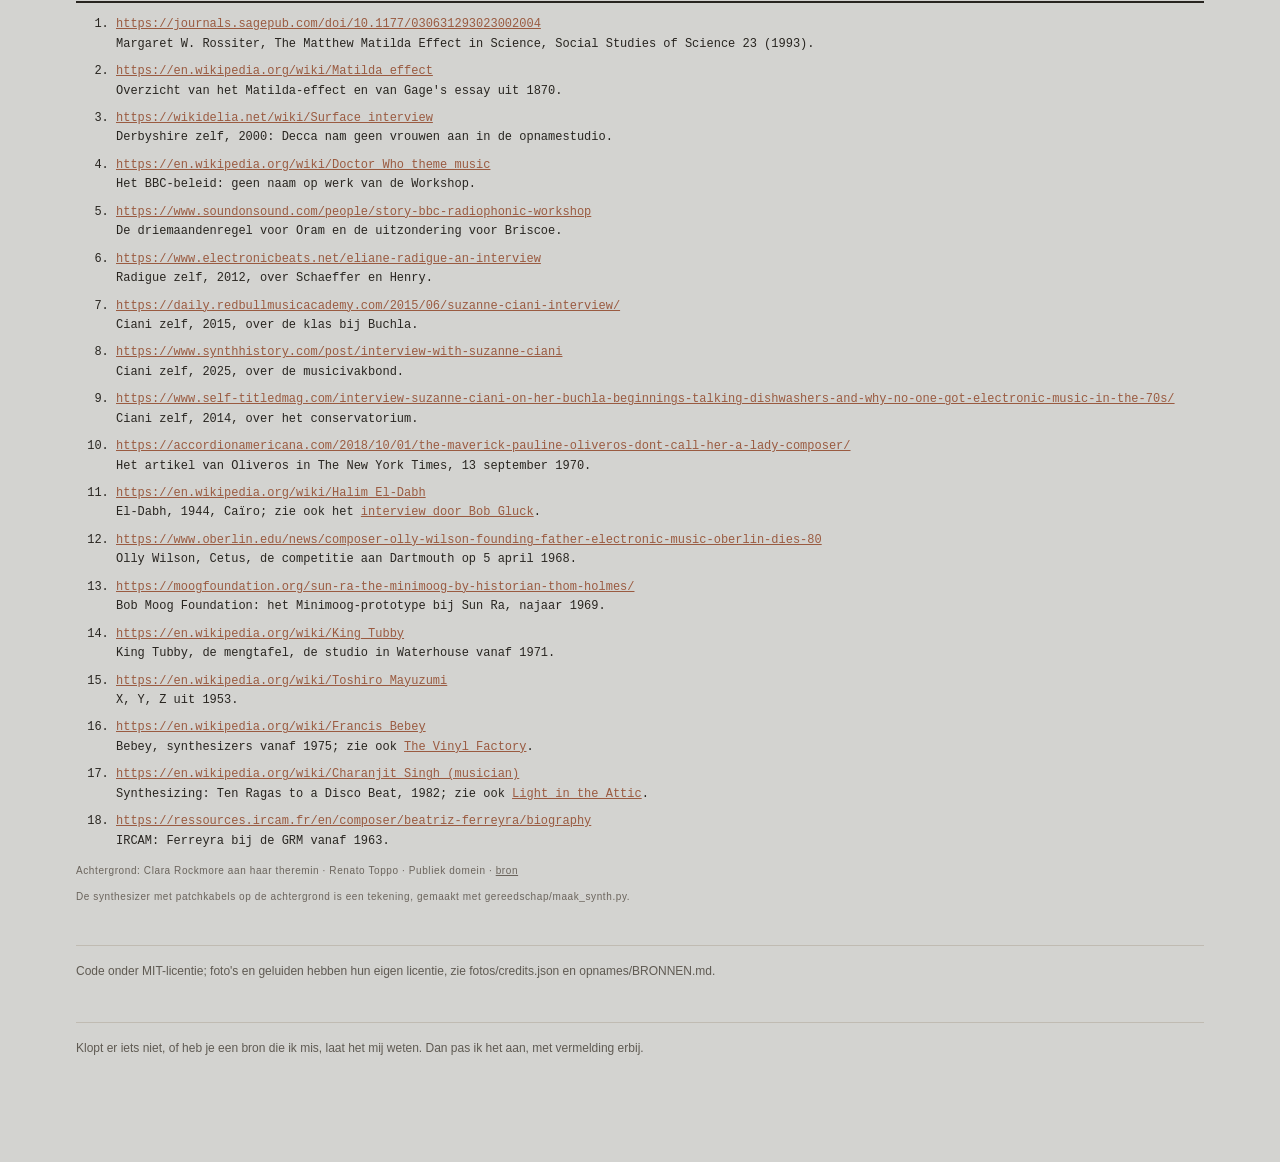
==== commit bab8d8f4: "Bouw 89: ondertitel uit het menu" ====
--- a/index.html
+++ b/index.html
@@ -53,7 +53,7 @@
 
 <nav class="hoofdmenu">
   <span class="merk">Sisters with Transistors</span>
-  <span class="ondertitel">Soundbites, een studio voor je eigen stem</span>
+  
   <a href="studio.html" class="navStudio">Studio</a><a href="index.html" class="navPioniers actief">De pioniers</a><a href="studio.html#gitaar" title="Elektrische gitaar met de muis">Gitaarsolo</a><a href="studio.html#woorden" title="Woorden uit spraak of zang halen">Woorden</a><a href="studio.html#ciani" title="Vereenvoudigde 200-serie, naar Suzanne Ciani">Ciani-kast</a><a href="studio.html#creatie" title="Stuur je creatie op">Stuur je creatie</a>
 </nav>
 
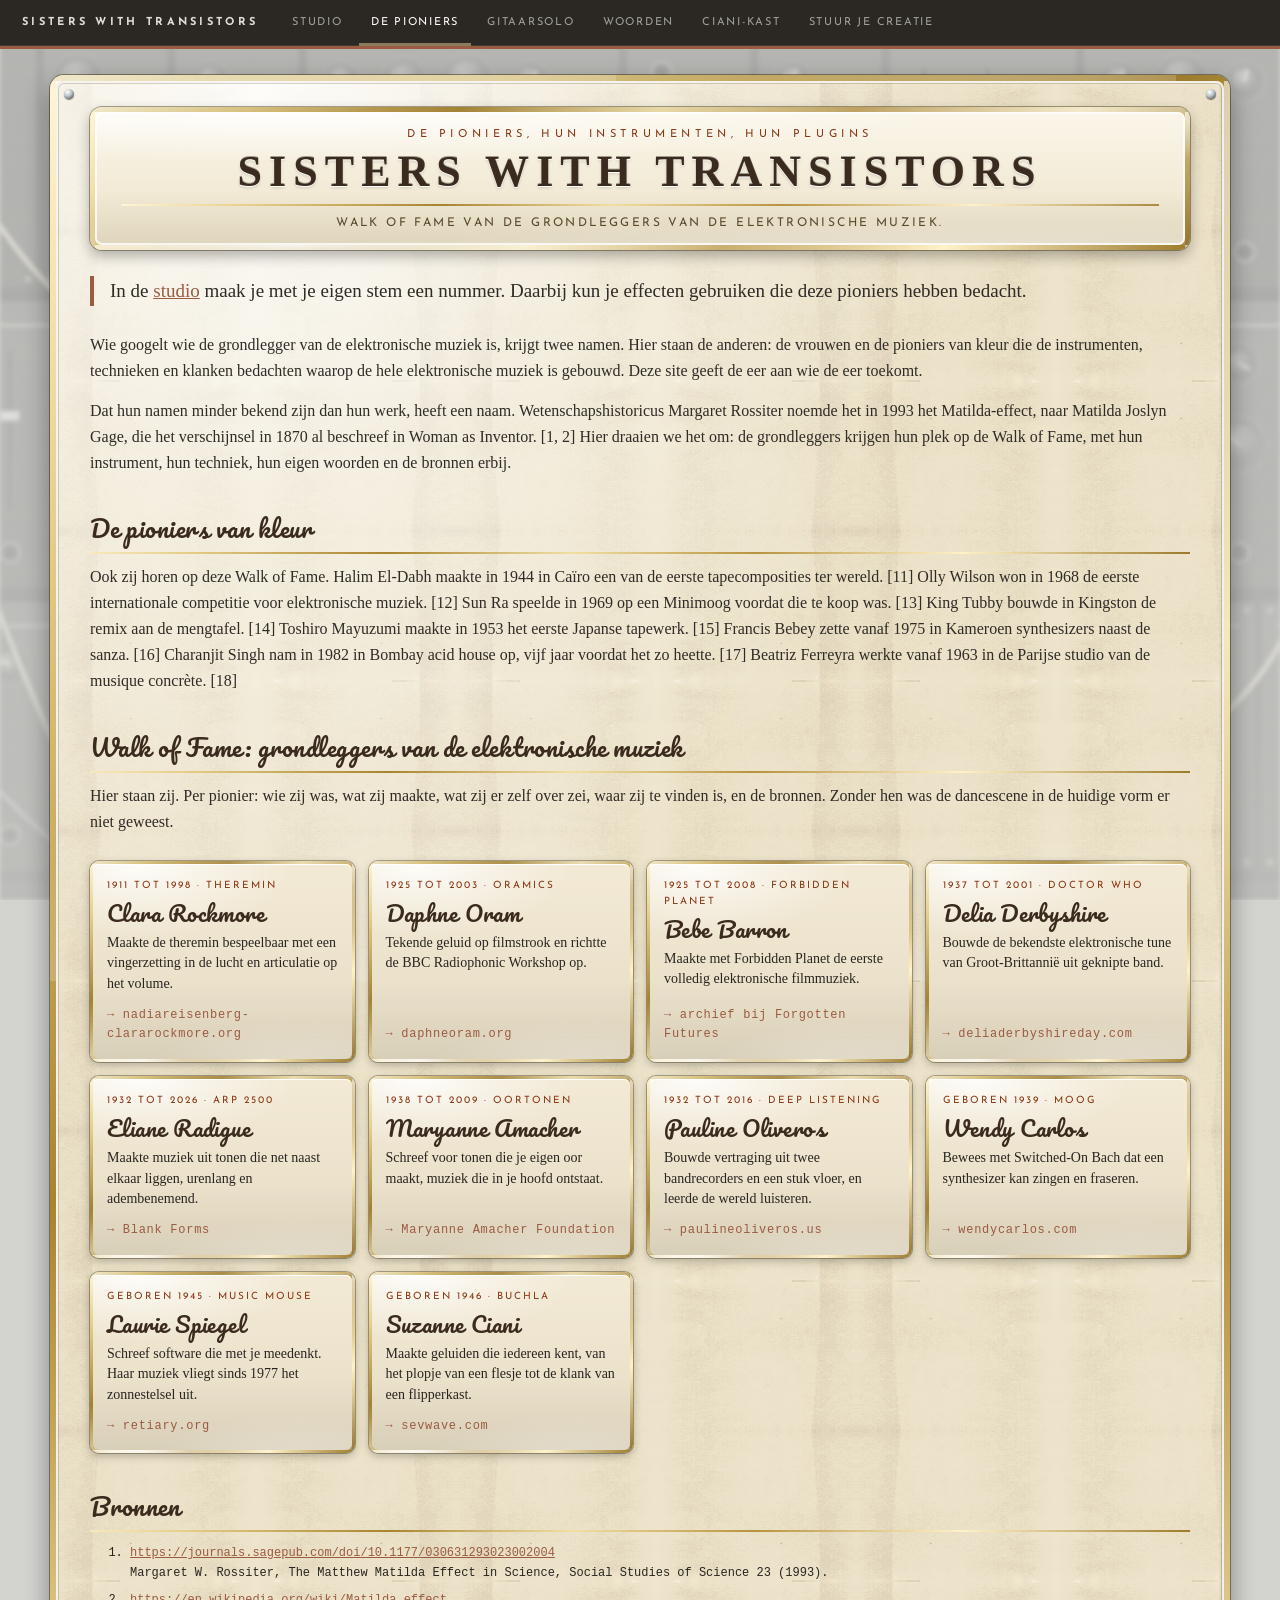
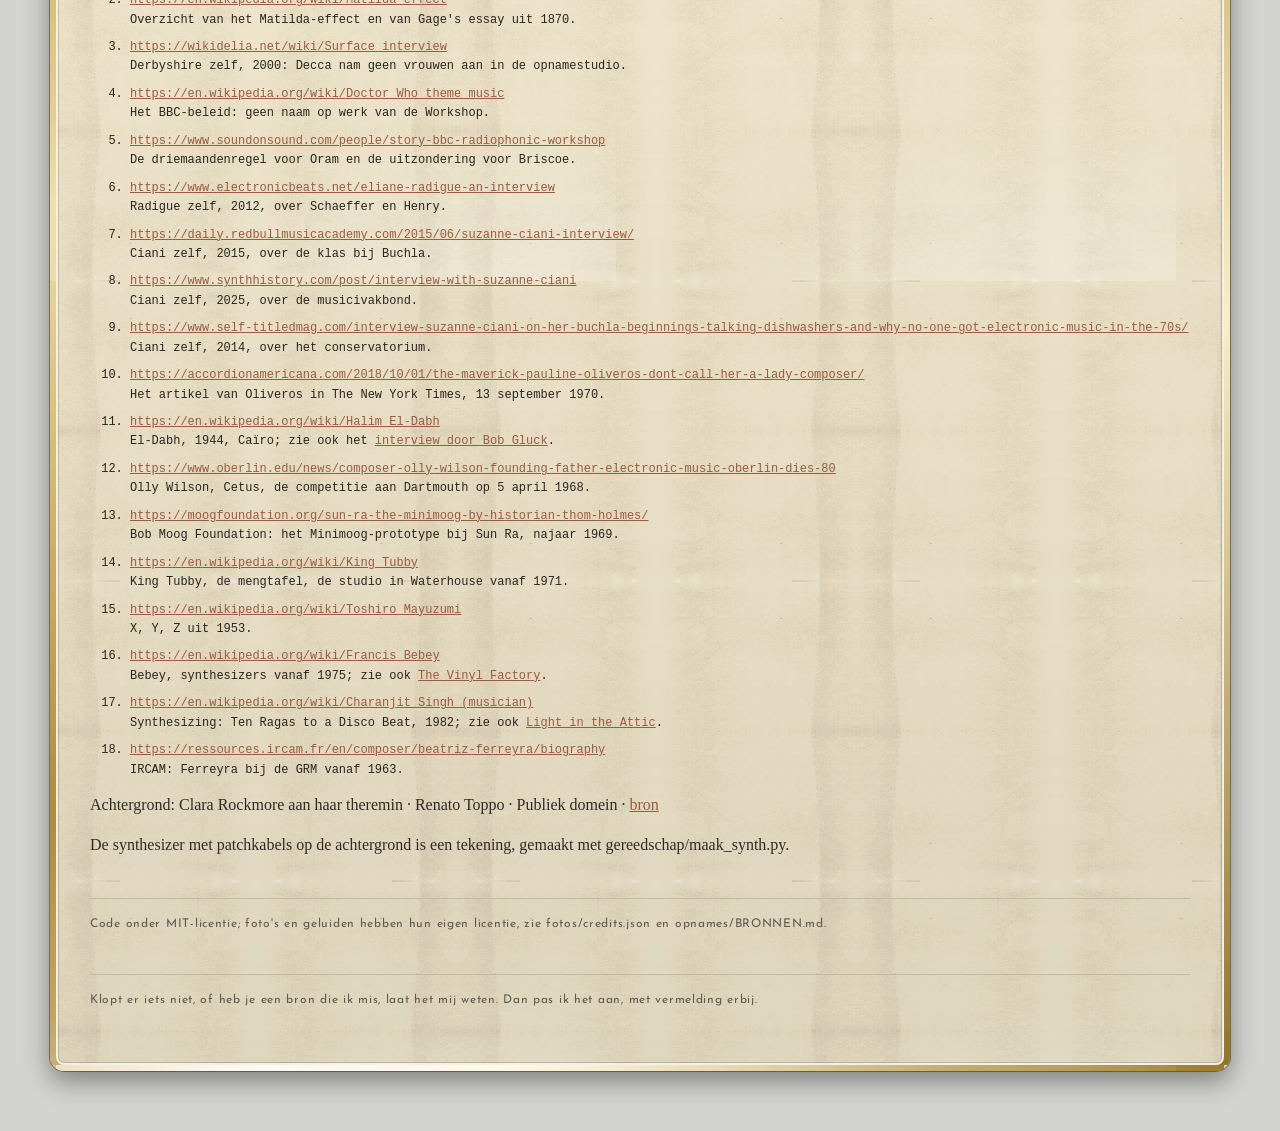
==== commit ddc2f826: "Studio bouw 96, pioniers in studiostijl" ====
--- a/index.html
+++ b/index.html
@@ -4,47 +4,29 @@
 <meta charset="utf-8">
 <meta name="viewport" content="width=device-width, initial-scale=1">
 <title>Sisters with Transistors</title>
+<link rel="preconnect" href="https://fonts.googleapis.com"><link rel="preconnect" href="https://fonts.gstatic.com" crossorigin><link rel="stylesheet" href="https://fonts.googleapis.com/css2?family=Pacifico&family=Josefin+Sans:wght@400;600;700&display=swap">
 <link rel="stylesheet" href="pioniers/stijl.css">
 <style>
+/* paden vanaf de hoofdmap (in stijl.css staan ze vanaf de map pioniers) */
+main{background:var(--slijtage), var(--lakvlek), url("fotos/blik_room.jpg") padding-box, var(--groenmetaal) border-box;background-size:400px 300px, auto, 560px 900px, auto}
+.fotolaag i.synth{background-image:url("fotos/synth.svg")}
 .rooster{display:grid;grid-template-columns:repeat(auto-fill,minmax(250px,1fr));gap:14px;margin:26px 0}
-.kaart{display:flex;flex-direction:column;color:var(--inkt);border:1px solid #a9aca8;
-       padding:14px;border-radius:2px;background:linear-gradient(180deg,#fbfbf9,#e6e7e3);
-       box-shadow:0 2px 6px rgba(0,0,0,.16), inset 0 1px 0 rgba(255,255,255,.9)}
-.kaart:hover{background:linear-gradient(180deg,#fff,#eceeea);
-             box-shadow:0 4px 10px rgba(0,0,0,.22), inset 0 0 0 2px var(--rood)}
-.kaart .jaren{display:block;font-family:"Courier New",monospace;font-size:11px;
-              letter-spacing:.12em;color:var(--zacht)}
-.kaart strong{display:block;font-size:20px;line-height:1.1;margin:6px 0 8px;
-              text-transform:uppercase;letter-spacing:-.01em}
+.kaart{display:flex;flex-direction:column;color:var(--inkt);padding:14px;border:3px solid transparent;border-radius:9px;
+       background:var(--lakvlek), linear-gradient(180deg,var(--room),var(--room2)) padding-box, var(--groenmetaal) border-box;
+       box-shadow:inset 0 1px 0 #fff, 0 0 0 1px rgba(40,30,0,.35), 0 3px 8px rgba(0,0,0,.25)}
+.kaart:hover{background:var(--lakvlek), linear-gradient(180deg,#fff,#efe8d6) padding-box, var(--groenmetaal) border-box}
+.kaart .jaren{display:block;font-family:var(--vijftig);font-size:10px;letter-spacing:.2em;text-transform:uppercase;color:#8a3814;text-shadow:none;margin:0}
+.kaart strong{display:block;font-family:var(--script);font-weight:400;font-size:22px;line-height:1.15;margin:6px 0 8px;color:#3b2a1e;text-transform:none;letter-spacing:.02em}
 .kaart .zin{display:block;font-size:14px;line-height:1.45}
 .kaart .kaartlink{display:block;text-decoration:none;color:inherit;flex:1}
-.kaart .site{display:block;margin-top:12px;font-family:"Courier New",monospace;font-size:12px;
-             letter-spacing:.06em;color:var(--rood);text-decoration:none}
+.kaart .kaartlink:hover{background:none}
+.kaart .site{display:block;margin-top:12px;font-family:"Courier New",monospace;font-size:12px;letter-spacing:.06em;color:var(--rood);text-decoration:none}
 .kaart .site::before{content:"\2192  "}
-.kaart .site:hover{background:var(--geel);color:var(--inkt)}
+.kaart .site:hover{background:var(--geel);color:#fff}
 .intro p,.tagline{max-width:none}
-/* Zelfde achtergrond als de studio: lichtgrijs, een getekende modulaire synth
-   met patchkabels (fotos/synth.svg) en Clara Rockmore aan haar theremin, 1932,
-   publiek domein, heel vaag rechts. */
-body{background:#d3d3d0}
-.fotolaag{background:#d3d3d0}
-.fotolaag i.synth{background:url("fotos/synth.svg") center 30%/cover no-repeat;
-  filter:grayscale(.88) sepia(.04) contrast(.95) brightness(1.3) blur(2px);opacity:.42}
-.fotolaag i.dame{inset:0;top:10vh;left:auto;right:7vw;width:min(52vw,760px);
-  background:url("fotos/rockmore.jpg") center 30%/cover no-repeat;
-  filter:grayscale(1) contrast(.92) brightness(1.2) blur(1.5px);
-  opacity:.5;mix-blend-mode:multiply;
-  -webkit-mask-image:radial-gradient(ellipse 52% 60% at 50% 45%, #000 30%, transparent 100%);
-  mask-image:radial-gradient(ellipse 52% 60% at 50% 45%, #000 30%, transparent 100%)}
-.fotolaag::after{background:linear-gradient(180deg, rgba(214,214,211,.42), rgba(214,214,211,.66))}
-
-/* hetzelfde menu als in de studio */
-nav.hoofdmenu{display:flex;align-items:center;gap:4px;padding:0 22px;background:#2b2823;color:#dedad3;flex-wrap:wrap;position:relative;z-index:1;border-bottom:3px solid #9a5b41;box-shadow:inset 0 -1px 0 rgba(255,255,255,.08)}
-nav.hoofdmenu a{color:rgba(231,231,226,.62);text-decoration:none;display:flex;align-items:center;gap:5px;font-size:11px;letter-spacing:.16em;text-transform:uppercase;padding:14px 12px}
-nav.hoofdmenu a:hover{color:#fdfbf8;background:#9a5b41}
-nav.hoofdmenu a.actief{color:#fdfbf8;box-shadow:inset 0 -3px 0 #8a7b5c}
-nav.hoofdmenu .merk{font-weight:700;color:#e3ded5;letter-spacing:.3em;margin-right:18px;font-size:11px;text-transform:uppercase;padding:14px 0}
-nav.hoofdmenu .ondertitel{color:rgba(231,231,226,.5);font-size:11px;letter-spacing:.16em;text-transform:uppercase}
+.fotolaag i.dame{inset:0;top:10vh;left:auto;right:7vw;width:min(52vw,760px);background:url("fotos/rockmore.jpg") center 30%/cover no-repeat;
+  filter:grayscale(1) contrast(.92) brightness(1.2) blur(1.5px);opacity:.5;mix-blend-mode:multiply;
+  -webkit-mask-image:radial-gradient(ellipse 52% 60% at 50% 45%, #000 30%, transparent 100%);mask-image:radial-gradient(ellipse 52% 60% at 50% 45%, #000 30%, transparent 100%)}
 </style>
 </head>
 <body>
--- a/pioniers/stijl.css
+++ b/pioniers/stijl.css
@@ -1,161 +1,108 @@
 /* Sisters with Transistors, pioniersbladen.
-   Look: de voorkant van een analoge synthesizer. Licht geborsteld aluminium,
-   gegraveerde letters, een oranje knopwijzer en blauwe patchsnoeren. */
+   Dezelfde taal als de studio: roomkleurig gebruikt email (fototegel van een
+   koelkastdeur), een messing bies, chromen drukknoppen, scriptkoppen en
+   Georgia voor de tekst. */
 
 :root{
-  --papier:#dedad3;
-  --vlek:#edeae4;
-  --inkt:#282520;
-  --zacht:#5f5a52;
-  --rand:#c0bbb2;
-  --rood:#9a5b41;      /* gedempt roestbruin */
-  --blauw:#5f6f6b;     /* gedempt grijsgroen */
-  --geel:#8a7b5c;      /* vaal messing */
+  --papier:#dedad3; --inkt:#282520; --zacht:#5f5a52; --rand:#c0bbb2;
+  --rood:#9a5b41; --geel:#8a7b5c; --room:#f3ead6; --room2:#e6dcc4;
+  --script:'Pacifico',"Brush Script MT","Segoe Script",cursive;
+  --vijftig:'Josefin Sans',"Trebuchet MS",Helvetica,Arial,sans-serif;
+  --blikroom:url("../fotos/blik_room.jpg");
+  --synthfoto:url("../fotos/synth.svg");
+  --groenmetaal:linear-gradient(135deg,#fff6d6 0%,#e6cf8a 12%,#a8842f 30%,#f1dfa3 46%,#b8933f 62%,#fff2c9 80%,#9c7a2a 100%);
+  --chroomring:linear-gradient(180deg,#ffffff 0%,#f2f4f6 14%,#b9c0c6 32%,#5d6268 48%,#3f4347 52%,#d9dcdf 60%,#ffffff 74%,#a9a49a 90%,#e8e4dc 100%);
+  --lakvlek:radial-gradient(140% 90% at 18% 0%, rgba(255,255,255,.9) 0%, rgba(255,255,255,.45) 18%, rgba(255,255,255,0) 42%),
+            radial-gradient(120% 60% at 80% 110%, rgba(255,255,255,.35) 0%, rgba(255,255,255,0) 50%),
+            linear-gradient(180deg, rgba(0,0,0,0) 60%, rgba(0,0,0,.06) 100%);
+  --slijtage:url("data:image/svg+xml,%3Csvg xmlns='http://www.w3.org/2000/svg' width='400' height='300'%3E%3Cfilter id='g'%3E%3CfeTurbulence type='fractalNoise' baseFrequency='0.9' numOctaves='2' seed='3' stitchTiles='stitch'/%3E%3CfeColorMatrix values='0 0 0 0 0  0 0 0 0 0  0 0 0 0 0  0 0 0 0.35 -0.12'/%3E%3C/filter%3E%3Cfilter id='v'%3E%3CfeTurbulence type='fractalNoise' baseFrequency='0.012' numOctaves='3' seed='9' stitchTiles='stitch'/%3E%3CfeColorMatrix values='0 0 0 0 0.1  0 0 0 0 0.25  0 0 0 0 0.2  0 0 0 0.5 -0.15'/%3E%3C/filter%3E%3Crect width='100%25' height='100%25' filter='url(#v)' opacity='0.5'/%3E%3Crect width='100%25' height='100%25' fill='#000' filter='url(#g)' opacity='0.35'/%3E%3Cpath d='M130 45 l61.4 -10.5' stroke='#1e3d33' stroke-width='0.6' stroke-opacity='0.07' fill='none'/%3E%3Cpath d='M130 46 l61.4 -10.5' stroke='#ffffff' stroke-width='0.5' stroke-opacity='0.12' fill='none'/%3E%3Cpath d='M15 130 l13.7 -2.2' stroke='#1e3d33' stroke-width='1.0' stroke-opacity='0.08' fill='none'/%3E%3Cpath d='M15 131 l13.7 -2.2' stroke='#ffffff' stroke-width='0.5' stroke-opacity='0.08' fill='none'/%3E%3Cpath d='M251 284 l16.6 -2.3' stroke='#1e3d33' stroke-width='0.3' stroke-opacity='0.20' fill='none'/%3E%3Cpath d='M251 285 l16.6 -2.3' stroke='#ffffff' stroke-width='0.5' stroke-opacity='0.09' fill='none'/%3E%3Cpath d='M58 35 l33.3 4.2' stroke='#1e3d33' stroke-width='0.8' stroke-opacity='0.16' fill='none'/%3E%3Cpath d='M58 36 l33.3 4.2' stroke='#ffffff' stroke-width='0.5' stroke-opacity='0.10' fill='none'/%3E%3Cpath d='M219 19 l12.9 -1.5' stroke='#1e3d33' stroke-width='0.6' stroke-opacity='0.11' fill='none'/%3E%3Cpath d='M219 20 l12.9 -1.5' stroke='#ffffff' stroke-width='0.5' stroke-opacity='0.13' fill='none'/%3E%3Cpath d='M181 90 l73.1 5.8' stroke='#1e3d33' stroke-width='0.8' stroke-opacity='0.14' fill='none'/%3E%3Cpath d='M181 91 l73.1 5.8' stroke='#ffffff' stroke-width='0.5' stroke-opacity='0.16' fill='none'/%3E%3Cpath d='M292 86 l88.4 -13.5' stroke='#1e3d33' stroke-width='0.9' stroke-opacity='0.08' fill='none'/%3E%3Cpath d='M292 87 l88.4 -13.5' stroke='#ffffff' stroke-width='0.5' stroke-opacity='0.11' fill='none'/%3E%3Cpath d='M16 200 l21.2 2.1' stroke='#1e3d33' stroke-width='0.6' stroke-opacity='0.17' fill='none'/%3E%3Cpath d='M16 201 l21.2 2.1' stroke='#ffffff' stroke-width='0.5' stroke-opacity='0.13' fill='none'/%3E%3Cpath d='M232 137 l76.9 13.7' stroke='#1e3d33' stroke-width='0.8' stroke-opacity='0.07' fill='none'/%3E%3Cpath d='M232 138 l76.9 13.7' stroke='#ffffff' stroke-width='0.5' stroke-opacity='0.14' fill='none'/%3E%3Cpath d='M259 298 l75.4 -6.5' stroke='#1e3d33' stroke-width='0.8' stroke-opacity='0.06' fill='none'/%3E%3Cpath d='M259 299 l75.4 -6.5' stroke='#ffffff' stroke-width='0.5' stroke-opacity='0.11' fill='none'/%3E%3Cpath d='M67 35 l12.8 1.4' stroke='#1e3d33' stroke-width='0.5' stroke-opacity='0.12' fill='none'/%3E%3Cpath d='M67 36 l12.8 1.4' stroke='#ffffff' stroke-width='0.5' stroke-opacity='0.16' fill='none'/%3E%3Cpath d='M32 135 l15.9 8.1' stroke='#1e3d33' stroke-width='1.0' stroke-opacity='0.10' fill='none'/%3E%3Cpath d='M32 136 l15.9 8.1' stroke='#ffffff' stroke-width='0.5' stroke-opacity='0.10' fill='none'/%3E%3Cpath d='M144 265 l86.5 -12.1' stroke='#1e3d33' stroke-width='0.5' stroke-opacity='0.10' fill='none'/%3E%3Cpath d='M144 266 l86.5 -12.1' stroke='#ffffff' stroke-width='0.5' stroke-opacity='0.11' fill='none'/%3E%3Cpath d='M236 79 l8.3 -0.3' stroke='#1e3d33' stroke-width='0.8' stroke-opacity='0.21' fill='none'/%3E%3Cpath d='M236 80 l8.3 -0.3' stroke='#ffffff' stroke-width='0.5' stroke-opacity='0.14' fill='none'/%3E%3Cpath d='M206 185 l19.0 -11.3' stroke='#1e3d33' stroke-width='0.9' stroke-opacity='0.20' fill='none'/%3E%3Cpath d='M206 186 l19.0 -11.3' stroke='#ffffff' stroke-width='0.5' stroke-opacity='0.15' fill='none'/%3E%3Cpath d='M157 120 l16.5 0.9' stroke='#1e3d33' stroke-width='0.4' stroke-opacity='0.09' fill='none'/%3E%3Cpath d='M157 121 l16.5 0.9' stroke='#ffffff' stroke-width='0.5' stroke-opacity='0.07' fill='none'/%3E%3Cpath d='M136 16 l8.0 -1.1' stroke='#1e3d33' stroke-width='0.6' stroke-opacity='0.06' fill='none'/%3E%3Cpath d='M136 17 l8.0 -1.1' stroke='#ffffff' stroke-width='0.5' stroke-opacity='0.16' fill='none'/%3E%3Cpath d='M246 45 l28.7 -1.8' stroke='#1e3d33' stroke-width='0.4' stroke-opacity='0.20' fill='none'/%3E%3Cpath d='M246 46 l28.7 -1.8' stroke='#ffffff' stroke-width='0.5' stroke-opacity='0.18' fill='none'/%3E%3Cpath d='M186 145 l15.0 -2.4' stroke='#1e3d33' stroke-width='0.5' stroke-opacity='0.19' fill='none'/%3E%3Cpath d='M186 146 l15.0 -2.4' stroke='#ffffff' stroke-width='0.5' stroke-opacity='0.07' fill='none'/%3E%3Cpath d='M9 285 l51.3 -7.3' stroke='#1e3d33' stroke-width='0.3' stroke-opacity='0.14' fill='none'/%3E%3Cpath d='M9 286 l51.3 -7.3' stroke='#ffffff' stroke-width='0.5' stroke-opacity='0.18' fill='none'/%3E%3Cpath d='M345 209 l29.4 -1.6' stroke='#1e3d33' stroke-width='0.9' stroke-opacity='0.15' fill='none'/%3E%3Cpath d='M345 210 l29.4 -1.6' stroke='#ffffff' stroke-width='0.5' stroke-opacity='0.15' fill='none'/%3E%3Cpath d='M132 67 l22.4 14.5' stroke='#1e3d33' stroke-width='0.9' stroke-opacity='0.19' fill='none'/%3E%3Cpath d='M132 68 l22.4 14.5' stroke='#ffffff' stroke-width='0.5' stroke-opacity='0.15' fill='none'/%3E%3Cpath d='M91 155 l37.2 -7.0' stroke='#1e3d33' stroke-width='0.5' stroke-opacity='0.10' fill='none'/%3E%3Cpath d='M91 156 l37.2 -7.0' stroke='#ffffff' stroke-width='0.5' stroke-opacity='0.14' fill='none'/%3E%3Cpath d='M383 134 l25.5 16.6' stroke='#1e3d33' stroke-width='0.6' stroke-opacity='0.10' fill='none'/%3E%3Cpath d='M383 135 l25.5 16.6' stroke='#ffffff' stroke-width='0.5' stroke-opacity='0.08' fill='none'/%3E%3Cpath d='M79 61 l17.8 9.5' stroke='#1e3d33' stroke-width='0.7' stroke-opacity='0.16' fill='none'/%3E%3Cpath d='M79 62 l17.8 9.5' stroke='#ffffff' stroke-width='0.5' stroke-opacity='0.15' fill='none'/%3E%3Cpath d='M34 198 l24.8 9.3' stroke='#1e3d33' stroke-width='0.7' stroke-opacity='0.09' fill='none'/%3E%3Cpath d='M34 199 l24.8 9.3' stroke='#ffffff' stroke-width='0.5' stroke-opacity='0.15' fill='none'/%3E%3Cpath d='M133 240 l87.7 -3.7' stroke='#1e3d33' stroke-width='1.1' stroke-opacity='0.18' fill='none'/%3E%3Cpath d='M133 241 l87.7 -3.7' stroke='#ffffff' stroke-width='0.5' stroke-opacity='0.07' fill='none'/%3E%3Cpath d='M51 45 l82.2 10.1' stroke='#1e3d33' stroke-width='1.0' stroke-opacity='0.22' fill='none'/%3E%3Cpath d='M51 46 l82.2 10.1' stroke='#ffffff' stroke-width='0.5' stroke-opacity='0.14' fill='none'/%3E%3Cpath d='M140 165 l5.6 -3.6' stroke='#1e3d33' stroke-width='0.8' stroke-opacity='0.14' fill='none'/%3E%3Cpath d='M140 166 l5.6 -3.6' stroke='#ffffff' stroke-width='0.5' stroke-opacity='0.17' fill='none'/%3E%3Cpath d='M174 262 l75.7 -8.8' stroke='#1e3d33' stroke-width='0.5' stroke-opacity='0.10' fill='none'/%3E%3Cpath d='M174 263 l75.7 -8.8' stroke='#ffffff' stroke-width='0.5' stroke-opacity='0.13' fill='none'/%3E%3Cpath d='M104 126 l18.7 3.1' stroke='#1e3d33' stroke-width='0.7' stroke-opacity='0.15' fill='none'/%3E%3Cpath d='M104 127 l18.7 3.1' stroke='#ffffff' stroke-width='0.5' stroke-opacity='0.17' fill='none'/%3E%3Cpath d='M168 275 l49.1 0.6' stroke='#1e3d33' stroke-width='0.3' stroke-opacity='0.13' fill='none'/%3E%3Cpath d='M168 276 l49.1 0.6' stroke='#ffffff' stroke-width='0.5' stroke-opacity='0.07' fill='none'/%3E%3Cpath d='M2 240 l6.6 -0.2' stroke='#1e3d33' stroke-width='0.7' stroke-opacity='0.11' fill='none'/%3E%3Cpath d='M2 241 l6.6 -0.2' stroke='#ffffff' stroke-width='0.5' stroke-opacity='0.12' fill='none'/%3E%3Cpath d='M222 235 l16.7 0.4' stroke='#1e3d33' stroke-width='0.5' stroke-opacity='0.18' fill='none'/%3E%3Cpath d='M222 236 l16.7 0.4' stroke='#ffffff' stroke-width='0.5' stroke-opacity='0.12' fill='none'/%3E%3Cpath d='M225 228 l82.8 -1.9' stroke='#1e3d33' stroke-width='0.7' stroke-opacity='0.14' fill='none'/%3E%3Cpath d='M225 229 l82.8 -1.9' stroke='#ffffff' stroke-width='0.5' stroke-opacity='0.14' fill='none'/%3E%3Cpath d='M181 160 l47.2 8.3' stroke='#1e3d33' stroke-width='1.0' stroke-opacity='0.21' fill='none'/%3E%3Cpath d='M181 161 l47.2 8.3' stroke='#ffffff' stroke-width='0.5' stroke-opacity='0.08' fill='none'/%3E%3Cpath d='M224 283 l76.9 -11.2' stroke='#1e3d33' stroke-width='0.7' stroke-opacity='0.07' fill='none'/%3E%3Cpath d='M224 284 l76.9 -11.2' stroke='#ffffff' stroke-width='0.5' stroke-opacity='0.08' fill='none'/%3E%3Cpath d='M29 201 l72.3 11.5' stroke='#1e3d33' stroke-width='0.9' stroke-opacity='0.17' fill='none'/%3E%3Cpath d='M29 202 l72.3 11.5' stroke='#ffffff' stroke-width='0.5' stroke-opacity='0.07' fill='none'/%3E%3Cpath d='M353 290 l26.0 4.7' stroke='#1e3d33' stroke-width='0.7' stroke-opacity='0.22' fill='none'/%3E%3Cpath d='M353 291 l26.0 4.7' stroke='#ffffff' stroke-width='0.5' stroke-opacity='0.16' fill='none'/%3E%3Cpath d='M65 129 l50.3 -3.2' stroke='#1e3d33' stroke-width='0.6' stroke-opacity='0.18' fill='none'/%3E%3Cpath d='M65 130 l50.3 -3.2' stroke='#ffffff' stroke-width='0.5' stroke-opacity='0.05' fill='none'/%3E%3Cpath d='M222 132 l9.5 -0.6' stroke='#1e3d33' stroke-width='0.7' stroke-opacity='0.07' fill='none'/%3E%3Cpath d='M222 133 l9.5 -0.6' stroke='#ffffff' stroke-width='0.5' stroke-opacity='0.18' fill='none'/%3E%3Cpath d='M315 292 l16.6 -1.6' stroke='#1e3d33' stroke-width='0.9' stroke-opacity='0.10' fill='none'/%3E%3Cpath d='M315 293 l16.6 -1.6' stroke='#ffffff' stroke-width='0.5' stroke-opacity='0.07' fill='none'/%3E%3Cpath d='M169 273 l75.2 -7.3' stroke='#1e3d33' stroke-width='1.0' stroke-opacity='0.15' fill='none'/%3E%3Cpath d='M169 274 l75.2 -7.3' stroke='#ffffff' stroke-width='0.5' stroke-opacity='0.14' fill='none'/%3E%3Cpath d='M36 17 l64.4 -1.9' stroke='#1e3d33' stroke-width='1.1' stroke-opacity='0.16' fill='none'/%3E%3Cpath d='M36 18 l64.4 -1.9' stroke='#ffffff' stroke-width='0.5' stroke-opacity='0.15' fill='none'/%3E%3Cpath d='M33 257 l13.5 2.0' stroke='#1e3d33' stroke-width='0.6' stroke-opacity='0.15' fill='none'/%3E%3Cpath d='M33 258 l13.5 2.0' stroke='#ffffff' stroke-width='0.5' stroke-opacity='0.17' fill='none'/%3E%3Cpath d='M107 39 l51.2 -5.4' stroke='#1e3d33' stroke-width='0.4' stroke-opacity='0.07' fill='none'/%3E%3Cpath d='M107 40 l51.2 -5.4' stroke='#ffffff' stroke-width='0.5' stroke-opacity='0.08' fill='none'/%3E%3Cpath d='M125 92 l70.3 -5.9' stroke='#1e3d33' stroke-width='0.4' stroke-opacity='0.12' fill='none'/%3E%3Cpath d='M125 93 l70.3 -5.9' stroke='#ffffff' stroke-width='0.5' stroke-opacity='0.05' fill='none'/%3E%3Cpath d='M100 5 l68.1 1.4' stroke='#1e3d33' stroke-width='0.7' stroke-opacity='0.21' fill='none'/%3E%3Cpath d='M100 6 l68.1 1.4' stroke='#ffffff' stroke-width='0.5' stroke-opacity='0.06' fill='none'/%3E%3Cpath d='M328 130 l48.6 6.5' stroke='#1e3d33' stroke-width='0.7' stroke-opacity='0.17' fill='none'/%3E%3Cpath d='M328 131 l48.6 6.5' stroke='#ffffff' stroke-width='0.5' stroke-opacity='0.18' fill='none'/%3E%3Cpath d='M137 250 l66.0 3.6' stroke='#1e3d33' stroke-width='0.6' stroke-opacity='0.07' fill='none'/%3E%3Cpath d='M137 251 l66.0 3.6' stroke='#ffffff' stroke-width='0.5' stroke-opacity='0.07' fill='none'/%3E%3Cpath d='M28 222 l29.0 -3.9' stroke='#1e3d33' stroke-width='1.0' stroke-opacity='0.20' fill='none'/%3E%3Cpath d='M28 223 l29.0 -3.9' stroke='#ffffff' stroke-width='0.5' stroke-opacity='0.14' fill='none'/%3E%3Cpath d='M113 73 l32.0 -0.5' stroke='#1e3d33' stroke-width='0.7' stroke-opacity='0.10' fill='none'/%3E%3Cpath d='M113 74 l32.0 -0.5' stroke='#ffffff' stroke-width='0.5' stroke-opacity='0.18' fill='none'/%3E%3Cpath d='M389 164 l28.0 5.2' stroke='#1e3d33' stroke-width='0.6' stroke-opacity='0.06' fill='none'/%3E%3Cpath d='M389 165 l28.0 5.2' stroke='#ffffff' stroke-width='0.5' stroke-opacity='0.10' fill='none'/%3E%3Cpath d='M190 151 l24.5 0.0' stroke='#1e3d33' stroke-width='0.5' stroke-opacity='0.07' fill='none'/%3E%3Cpath d='M190 152 l24.5 0.0' stroke='#ffffff' stroke-width='0.5' stroke-opacity='0.10' fill='none'/%3E%3Cpath d='M17 7 l32.9 -3.5' stroke='#1e3d33' stroke-width='0.7' stroke-opacity='0.18' fill='none'/%3E%3Cpath d='M17 8 l32.9 -3.5' stroke='#ffffff' stroke-width='0.5' stroke-opacity='0.14' fill='none'/%3E%3Cpath d='M286 264 l12.0 -2.8' stroke='#1e3d33' stroke-width='0.4' stroke-opacity='0.18' fill='none'/%3E%3Cpath d='M286 265 l12.0 -2.8' stroke='#ffffff' stroke-width='0.5' stroke-opacity='0.13' fill='none'/%3E%3Cpath d='M18 251 l24.3 4.1' stroke='#1e3d33' stroke-width='0.9' stroke-opacity='0.08' fill='none'/%3E%3Cpath d='M18 252 l24.3 4.1' stroke='#ffffff' stroke-width='0.5' stroke-opacity='0.12' fill='none'/%3E%3Cpath d='M202 250 l74.0 9.7' stroke='#1e3d33' stroke-width='1.0' stroke-opacity='0.17' fill='none'/%3E%3Cpath d='M202 251 l74.0 9.7' stroke='#ffffff' stroke-width='0.5' stroke-opacity='0.14' fill='none'/%3E%3Cpath d='M92 9 l18.9 -1.1' stroke='#1e3d33' stroke-width='1.0' stroke-opacity='0.15' fill='none'/%3E%3Cpath d='M92 10 l18.9 -1.1' stroke='#ffffff' stroke-width='0.5' stroke-opacity='0.13' fill='none'/%3E%3Cpath d='M250 204 l14.4 -9.6' stroke='#1e3d33' stroke-width='0.9' stroke-opacity='0.14' fill='none'/%3E%3Cpath d='M250 205 l14.4 -9.6' stroke='#ffffff' stroke-width='0.5' stroke-opacity='0.12' fill='none'/%3E%3Cpath d='M264 20 l68.4 -6.8' stroke='#1e3d33' stroke-width='0.5' stroke-opacity='0.18' fill='none'/%3E%3Cpath d='M264 21 l68.4 -6.8' stroke='#ffffff' stroke-width='0.5' stroke-opacity='0.08' fill='none'/%3E%3Cpath d='M296 293 l48.5 -2.3' stroke='#1e3d33' stroke-width='0.8' stroke-opacity='0.18' fill='none'/%3E%3Cpath d='M296 294 l48.5 -2.3' stroke='#ffffff' stroke-width='0.5' stroke-opacity='0.13' fill='none'/%3E%3Cpath d='M257 23 l6.0 -2.0' stroke='#1e3d33' stroke-width='0.5' stroke-opacity='0.15' fill='none'/%3E%3Cpath d='M257 24 l6.0 -2.0' stroke='#ffffff' stroke-width='0.5' stroke-opacity='0.05' fill='none'/%3E%3Cpath d='M24 81 l63.1 4.9' stroke='#1e3d33' stroke-width='0.5' stroke-opacity='0.14' fill='none'/%3E%3Cpath d='M24 82 l63.1 4.9' stroke='#ffffff' stroke-width='0.5' stroke-opacity='0.11' fill='none'/%3E%3Cpath d='M187 36 l24.4 -9.8' stroke='#1e3d33' stroke-width='1.0' stroke-opacity='0.06' fill='none'/%3E%3Cpath d='M187 37 l24.4 -9.8' stroke='#ffffff' stroke-width='0.5' stroke-opacity='0.11' fill='none'/%3E%3Cpath d='M328 290 l44.9 -4.2' stroke='#1e3d33' stroke-width='1.1' stroke-opacity='0.09' fill='none'/%3E%3Cpath d='M328 291 l44.9 -4.2' stroke='#ffffff' stroke-width='0.5' stroke-opacity='0.13' fill='none'/%3E%3Cpath d='M57 157 l25.8 -12.7' stroke='#1e3d33' stroke-width='0.7' stroke-opacity='0.20' fill='none'/%3E%3Cpath d='M57 158 l25.8 -12.7' stroke='#ffffff' stroke-width='0.5' stroke-opacity='0.14' fill='none'/%3E%3Cpath d='M93 269 l47.9 -9.1' stroke='#1e3d33' stroke-width='0.7' stroke-opacity='0.13' fill='none'/%3E%3Cpath d='M93 270 l47.9 -9.1' stroke='#ffffff' stroke-width='0.5' stroke-opacity='0.09' fill='none'/%3E%3Cpath d='M56 103 l33.9 4.6' stroke='#1e3d33' stroke-width='0.9' stroke-opacity='0.19' fill='none'/%3E%3Cpath d='M56 104 l33.9 4.6' stroke='#ffffff' stroke-width='0.5' stroke-opacity='0.07' fill='none'/%3E%3Cpath d='M371 214 l81.9 -6.9' stroke='#1e3d33' stroke-width='0.6' stroke-opacity='0.22' fill='none'/%3E%3Cpath d='M371 215 l81.9 -6.9' stroke='#ffffff' stroke-width='0.5' stroke-opacity='0.13' fill='none'/%3E%3Cellipse cx='144' cy='128' rx='15' ry='5' fill='#1e3d33' fill-opacity='0.04'/%3E%3Cellipse cx='334' cy='86' rx='38' ry='16' fill='#1e3d33' fill-opacity='0.04'/%3E%3Cellipse cx='204' cy='57' rx='19' ry='15' fill='#1e3d33' fill-opacity='0.07'/%3E%3Cellipse cx='325' cy='189' rx='37' ry='29' fill='#1e3d33' fill-opacity='0.06'/%3E%3Cellipse cx='288' cy='15' rx='31' ry='16' fill='#1e3d33' fill-opacity='0.07'/%3E%3Cellipse cx='258' cy='86' rx='8' ry='6' fill='#1e3d33' fill-opacity='0.04'/%3E%3Cellipse cx='189' cy='103' rx='16' ry='11' fill='#1e3d33' fill-opacity='0.08'/%3E%3Cellipse cx='104' cy='197' rx='16' ry='9' fill='#1e3d33' fill-opacity='0.05'/%3E%3Cellipse cx='67' cy='48' rx='13' ry='10' fill='#1e3d33' fill-opacity='0.05'/%3E%3Cellipse cx='88' cy='272' rx='40' ry='21' fill='#1e3d33' fill-opacity='0.04'/%3E%3Cellipse cx='77' cy='27' rx='18' ry='6' fill='#1e3d33' fill-opacity='0.04'/%3E%3Cellipse cx='103' cy='171' rx='36' ry='24' fill='#1e3d33' fill-opacity='0.05'/%3E%3Cellipse cx='166' cy='157' rx='19' ry='9' fill='#1e3d33' fill-opacity='0.03'/%3E%3Cellipse cx='111' cy='290' rx='10' ry='6' fill='#1e3d33' fill-opacity='0.06'/%3E%3C/svg%3E");
 }
 
 *{box-sizing:border-box}
 html{scroll-behavior:smooth}
-body{
-  margin:0;background:var(--papier);color:var(--inkt);
-  font:16px/1.62 "Helvetica Neue",Helvetica,Arial,sans-serif;
-  -webkit-font-smoothing:antialiased;
-}
-/* geborsteld metaal, achter de inhoud: de tekst moet scherp blijven */
-body::before{
-  content:"";position:fixed;inset:0;pointer-events:none;z-index:0;opacity:.5;
-  background-image:repeating-linear-gradient(90deg,
-    rgba(255,255,255,.5) 0 1px, rgba(0,0,0,.035) 1px 2px, transparent 2px 3px);
-}
-body::after{
-  content:"";position:fixed;inset:0;pointer-events:none;z-index:0;
-  background:
-    linear-gradient(180deg, rgba(255,255,255,.5), rgba(0,0,0,.05) 60%, rgba(0,0,0,.10)),
-    radial-gradient(50% 35% at 12% 4%, rgba(226,86,31,.06), transparent 70%),
-    radial-gradient(45% 30% at 90% 16%, rgba(43,127,147,.06), transparent 70%);
-}
+body{margin:0;background:#d3d3d0;color:var(--inkt);font:16px/1.62 Georgia,"Times New Roman",serif;-webkit-font-smoothing:antialiased}
+a{color:var(--rood)}
+a:hover{background:var(--geel);color:#fff;text-decoration:none}
 
-a{color:var(--rood)}
-a:hover{background:var(--geel);color:var(--inkt);text-decoration:none}
+/* achtergrond: dezelfde synth-tekening als in de studio, vaag */
+.fotolaag{position:fixed;inset:0;pointer-events:none;z-index:0;overflow:hidden;background:#d3d3d0}
+.fotolaag i{position:absolute;inset:0;display:block;background:var(--synthfoto) center 30%/cover no-repeat;
+  filter:grayscale(.88) sepia(.04) contrast(.95) brightness(1.3) blur(2px);opacity:.42}
+.fotolaag::after{content:"";position:absolute;inset:0;background:linear-gradient(180deg, rgba(214,214,211,.42), rgba(214,214,211,.66))}
 
-.balk{background:#262825;color:#e7e7e2;padding:10px 22px;border-bottom:3px solid var(--rood);
-      display:flex;gap:18px;align-items:baseline;flex-wrap:wrap;
-      position:relative;z-index:1}
-.balk a{color:var(--papier);text-decoration:none;font-size:11px;
-        letter-spacing:.2em;text-transform:uppercase}
-.balk a:hover{background:var(--rood);color:var(--papier)}
-.balk .merk{font-size:11px;letter-spacing:.28em;text-transform:uppercase;
-            font-weight:700;color:var(--geel)}
+/* hetzelfde menu als in de studio */
+nav.hoofdmenu{display:flex;align-items:center;gap:4px;padding:0 22px;background:#2b2823;color:#dedad3;flex-wrap:wrap;position:relative;z-index:1;border-bottom:3px solid #9a5b41;box-shadow:inset 0 -1px 0 rgba(255,255,255,.08)}
+nav.hoofdmenu a{color:rgba(231,231,226,.62);text-decoration:none;display:flex;align-items:center;gap:5px;font-size:11px;letter-spacing:.16em;text-transform:uppercase;padding:14px 12px;font-family:var(--vijftig)}
+nav.hoofdmenu a:hover{color:#fdfbf8;background:#9a5b41}
+nav.hoofdmenu a.actief{color:#fdfbf8;box-shadow:inset 0 -3px 0 #8a7b5c}
+nav.hoofdmenu .merk{font-weight:700;color:#e3ded5;letter-spacing:.3em;margin-right:18px;font-size:11px;text-transform:uppercase;padding:14px 0;font-family:var(--vijftig)}
 
-main{max-width:1180px;margin:0 auto;padding:0 26px 90px;position:relative;z-index:1}
-.balk{position:relative;z-index:1}
+/* de kast: een plaat van gebruikt roomkleurig blik met een messing bies en chromen klinknagels */
+main{position:relative;z-index:1;max-width:1180px;margin:26px auto 60px;padding:26px 34px 40px;border:6px solid transparent;border-radius:14px;
+  background:var(--slijtage), var(--lakvlek), var(--blikroom) padding-box, var(--groenmetaal) border-box;background-size:400px 300px, auto, 560px 900px, auto;
+  box-shadow:inset 0 0 0 2px rgba(255,255,255,.8), inset 0 0 0 3px rgba(60,40,0,.2), 0 0 0 1px rgba(40,30,0,.45), 0 10px 26px rgba(0,0,0,.4)}
+main::before,main::after{content:"";position:absolute;width:10px;height:10px;border-radius:50%;background:radial-gradient(circle at 35% 30%,#fff,#b9c0c6 45%,#5d6268 80%);box-shadow:0 1px 1px rgba(0,0,0,.5)}
+main::before{left:8px;top:8px}main::after{right:8px;top:8px}
 
-.kop{padding:40px 0 20px;border-bottom:3px solid var(--inkt)}
-.jaren{font-family:"Courier New",monospace;font-size:13px;letter-spacing:.2em;
-       color:var(--zacht);margin:0 0 6px}
-h1{
-  font-family:"Haettenschweiler","Arial Narrow Bold","Impact",sans-serif;
-  font-size:clamp(42px,10vw,96px);line-height:.88;margin:0;
-  text-transform:uppercase;letter-spacing:.01em;font-weight:900;color:#2a2c29;
-  /* gegraveerd in metaal */
-  text-shadow:0 1px 0 rgba(255,255,255,.85), 0 -1px 0 rgba(0,0,0,.25);
-}
-.tagline{margin:14px 0 0;font-size:18px;max-width:70ch;color:var(--zacht)}
+/* de kop: het naamplaatje, zoals boven de studio */
+.kop{margin:0 0 18px;padding:14px 26px 12px;text-align:center;border:5px solid transparent;border-radius:12px;
+  background:var(--lakvlek), linear-gradient(180deg,#fbf6ea,#ece2c8) padding-box, var(--groenmetaal) border-box;
+  box-shadow:inset 0 0 0 2px rgba(255,255,255,.8), 0 0 0 1px rgba(40,30,0,.4), 0 6px 14px rgba(0,0,0,.3)}
+.jaren{font-family:var(--vijftig);font-size:11px;letter-spacing:.42em;text-transform:uppercase;color:#8a3814;margin:0 0 4px;text-shadow:0 1px 0 rgba(255,255,255,.8)}
+h1{font-family:Georgia,"Times New Roman",serif;font-weight:700;font-size:clamp(26px,4vw,44px);line-height:1.1;margin:0;letter-spacing:.16em;text-transform:uppercase;color:#3b2a1e;
+  text-shadow:0 1px 0 rgba(255,255,255,.95), 0 -1px 0 rgba(0,0,0,.35), 0 2px 3px rgba(0,0,0,.15)}
+.tagline{margin:8px auto 0;padding-top:8px;font-family:var(--vijftig);font-size:12px;letter-spacing:.2em;text-transform:uppercase;color:#5a4a2c;max-width:none;
+  border-top:2px solid transparent;border-image:var(--groenmetaal) 1;border-image-slice:1 0 0 0;border-image-width:2px 0 0 0}
 
-h2{font-size:12px;letter-spacing:.26em;text-transform:uppercase;margin:40px 0 12px;
-   padding-bottom:6px;border-bottom:2px solid var(--inkt);font-weight:700}
-h3{font-size:15px;margin:24px 0 6px;letter-spacing:.02em}
-p{margin:0 0 14px}
-ul{margin-right:0}
+h2{font-family:var(--script);font-weight:400;text-transform:none;letter-spacing:.02em;font-size:24px;color:#3b2a1e;margin:34px 0 10px;padding-bottom:4px;
+  border-bottom:2px solid transparent;border-image:var(--groenmetaal) 1;border-image-slice:0 0 1 0;border-image-width:0 0 2px 0}
+h3{font-family:var(--vijftig);font-size:12px;letter-spacing:.22em;text-transform:uppercase;margin:22px 0 6px;color:#4a453d}
+p{margin:0 0 14px;color:#2f2b26}
 li{margin-bottom:6px}
 
-.leidend{font-size:19px;line-height:1.55;border-left:4px solid var(--rood);
-         padding-left:16px;margin:26px 0}
+.leidend{font-size:19px;line-height:1.55;border-left:4px solid var(--rood);padding-left:16px;margin:26px 0}
+.inleiding{font-style:italic;color:var(--zacht)}
 
-blockquote{margin:26px 0;padding:0;font-size:26px;line-height:1.25;
-           font-weight:700;max-width:24ch;transform:rotate(-1deg)}
-blockquote span{background:none;color:var(--inkt);
-                box-shadow:inset 0 -.34em 0 rgba(154,91,65,.22);padding:0 2px}
-blockquote cite{display:block;margin-top:10px;font-size:11px;font-style:normal;
-                letter-spacing:.16em;text-transform:uppercase;color:var(--zacht);
-                transform:rotate(1deg);font-weight:400}
+blockquote{margin:26px 0;padding:0;font-family:var(--script);font-size:26px;line-height:1.3;font-weight:400;max-width:30ch;transform:rotate(-1deg);color:#3b2a1e}
+blockquote span{box-shadow:inset 0 -.34em 0 rgba(184,147,63,.28);padding:0 2px}
+blockquote cite{display:block;margin-top:10px;font-family:var(--vijftig);font-size:11px;font-style:normal;letter-spacing:.16em;text-transform:uppercase;color:var(--zacht);transform:rotate(1deg)}
 
-.plaatje{margin:26px 0;border:1px solid var(--rand);background:var(--vlek);padding:10px}
-.plaatje img{width:100%;height:auto;display:block;filter:sepia(.18) contrast(1.05)}
-.plaatje figcaption{font-size:11px;letter-spacing:.12em;text-transform:uppercase;
-                    color:var(--zacht);padding-top:8px}
-.geenfoto{border:1px dashed #a9aca8;padding:16px;margin:26px 0;background:var(--vlek)}
-.geenfoto p{font-size:13px;color:var(--zacht);margin:0}
-.geenfoto b{color:var(--inkt)}
+/* kaarten in blik: foto's, gesprekken, plugins */
+.plaatje,.gesprek,.plugin,.luister,.videodoos,.geenfoto{margin:22px 0;padding:14px 16px;border:3px solid transparent;border-radius:9px;
+  background:var(--lakvlek), linear-gradient(180deg,var(--room),var(--room2)) padding-box, var(--groenmetaal) border-box;
+  box-shadow:inset 0 1px 0 #fff, 0 0 0 1px rgba(40,30,0,.35), 0 3px 8px rgba(0,0,0,.25)}
+.plaatje img{width:100%;height:auto;display:block;filter:sepia(.18) contrast(1.05);border:1px solid rgba(0,0,0,.25)}
+.plaatje figcaption,.geenfoto p{font-family:var(--vijftig);font-size:11px;letter-spacing:.12em;text-transform:uppercase;color:var(--zacht);padding-top:8px;margin:0}
+.gesprek p:last-child,.plugin p:last-child,.luister p:last-child{margin-bottom:0}
+.gesprekkop{font-family:var(--vijftig);font-size:11px;letter-spacing:.16em;text-transform:uppercase;color:#8a3814;margin-bottom:6px}
+.plugin h3{margin:0 0 8px}
+.plugin .knoppen{margin-top:10px;font-family:"Courier New",monospace;font-size:13px;color:var(--zacht)}
 
-.plugin{border:1px solid #a9aca8;padding:16px 18px;margin:30px 0;border-radius:2px;
-        background:linear-gradient(180deg,#fbfbf9,#e6e7e3);
-        box-shadow:0 2px 6px rgba(0,0,0,.18), inset 0 1px 0 rgba(255,255,255,.9)}
-.plugin h3{margin:0 0 8px;font-size:12px;letter-spacing:.24em;text-transform:uppercase}
-.plugin p{margin:0;font-size:15px}
-.plugin .knoppen{margin-top:10px;font-family:"Courier New",monospace;font-size:13px;
-                 color:var(--zacht)}
-
-.eerlijk{background:#2b2823;color:#e6e1d8;padding:20px 22px;margin:30px 0;
-         border-left:4px solid var(--rood)}
-.eerlijk h2{color:var(--papier);border-bottom-color:var(--rood);margin-top:0}
-.eerlijk p{color:#ded9d0}
-.eerlijk b{color:var(--geel)}
+/* het erkenningsblok: dezelfde blikkaart met een roestbruine bies links */
+.eerlijk{margin:30px 0;padding:14px 18px;border:3px solid transparent;border-left:6px solid var(--rood);border-radius:9px;
+  background:var(--lakvlek), linear-gradient(180deg,var(--room),var(--room2)) padding-box, var(--groenmetaal) border-box;box-shadow:inset 0 1px 0 #fff, 0 0 0 1px rgba(40,30,0,.35), 0 3px 8px rgba(0,0,0,.25)}
+.eerlijk h2{margin-top:0}
+.eerlijk b{color:#8a3814}
 
 .bron{font-family:"Courier New",monospace;font-size:12px}
 .bron li{margin-bottom:8px;word-break:break-word}
-.twijfel{background:none;color:var(--inkt);font-weight:600;
-         box-shadow:inset 0 -.3em 0 rgba(138,123,92,.30);padding:0 2px}
+.twijfel{background:none;color:var(--inkt);font-weight:600;box-shadow:inset 0 -.3em 0 rgba(138,123,92,.30);padding:0 2px}
 
-.verder{display:flex;flex-wrap:wrap;gap:8px;margin:34px 0 0;padding-top:20px;
-        border-top:3px solid var(--inkt)}
-.verder a{display:inline-block;border:1px solid #9ea19d;padding:7px 10px;border-radius:2px;
-          background:linear-gradient(180deg,#fbfbf9,#e6e7e3);
-          font-size:11px;letter-spacing:.14em;text-transform:uppercase;
-          text-decoration:none;color:var(--inkt)}
-.verder a:hover{background:var(--inkt);color:var(--papier)}
-.verder a.hier{background:var(--rood);color:var(--papier);border-color:var(--rood)}
+/* chromen drukknoppen */
+.verder a,.videovak button,button{display:inline-block;border:3px solid transparent;border-radius:999px;padding:6px 14px;cursor:pointer;text-decoration:none;
+  font-family:var(--vijftig);font-weight:700;font-size:10px;letter-spacing:.14em;text-transform:uppercase;color:#1d1a15;text-shadow:0 1px 0 rgba(255,255,255,.9);
+  background:linear-gradient(180deg,#ffffff 0%,#f7f3e9 40%,#e4dbc5 62%,#f6f1e6 100%) padding-box, var(--chroomring) border-box;
+  box-shadow:0 1px 0 rgba(255,255,255,.9) inset, 0 -2px 3px rgba(0,0,0,.12) inset, 0 2px 4px rgba(0,0,0,.45), 0 0 0 1px rgba(0,0,0,.35)}
+.verder a:hover,.videovak button:hover,button:hover{background:linear-gradient(180deg,#ffffff 0%,#fdfbf6 40%,#efe8d6 62%,#fff 100%) padding-box, var(--chroomring) border-box;color:#1d1a15}
+.verder a.hier{background:linear-gradient(180deg,#f9c2ad 0%,#e07e5a 55%,#c25d3c 100%) padding-box, var(--chroomring) border-box;color:#fff;text-shadow:0 1px 0 rgba(0,0,0,.35)}
+.verder{display:flex;flex-wrap:wrap;gap:8px;margin:34px 0 0;padding-top:20px;border-top:2px solid transparent;border-image:var(--groenmetaal) 1;border-image-slice:1 0 0 0;border-image-width:2px 0 0 0}
 
-.voet{margin-top:40px;padding-top:16px;border-top:1px solid var(--rand);
-      font-size:12px;color:var(--zacht)}
-@media (max-width:640px){ blockquote{font-size:21px;max-width:100%} }
+.voet{margin-top:40px;padding-top:16px;border-top:1px solid var(--rand);font-size:12px;color:var(--zacht);font-family:var(--vijftig);letter-spacing:.06em}
+@media (max-width:640px){ blockquote{font-size:21px;max-width:100%} main{margin:12px 8px 40px;padding:16px 14px 24px} }
 
-
-/* --------------------------------------------------------------- video */
-.videodoos{border:1px solid var(--rand);background:var(--vlek);padding:14px 16px;margin:16px 0}
+/* video */
 .videotitel{margin:0;font-size:16px;font-weight:700}
-.videobij{margin:4px 0 10px;font-size:12px;color:var(--zacht);
-          font-family:Helvetica,Arial,sans-serif;letter-spacing:.04em}
+.videobij{margin:4px 0 10px;font-size:12px;color:var(--zacht);font-family:var(--vijftig);letter-spacing:.04em}
 .videovak{display:flex;align-items:center;gap:14px;flex-wrap:wrap}
-.videovak button{font-family:Helvetica,Arial,sans-serif;font-size:10px;letter-spacing:.18em;
-  text-transform:uppercase;border:1px solid var(--inkt);background:none;color:var(--inkt);
-  padding:7px 12px;cursor:pointer}
-.videovak button:hover{background:var(--inkt);color:var(--papier)}
 .videovak a{font-size:12px}
-.videodoos iframe{width:100%;max-width:640px;aspect-ratio:16/9;height:auto;display:block;
-                  border:1px solid var(--rand)}
-
-
-/* Achtergrond van de pionierspagina's: een echte foto van apparatuur uit die
-   jaren, vaag en ontkleurd. De tekst ligt erboven en blijft scherp. */
-.fotolaag{position:fixed;inset:0;pointer-events:none;z-index:0;overflow:hidden}
-.fotolaag i{position:absolute;inset:-18px;display:block;
-  background:url("../fotos/achtergrond-2.jpg") center/cover no-repeat;
-  filter:grayscale(.84) sepia(.16) contrast(.86) brightness(1.16) blur(3px);
-  opacity:.30}
-.fotolaag::after{content:"";position:absolute;inset:0;
-  background:linear-gradient(180deg, rgba(222,218,211,.78), rgba(222,218,211,.90))}
-body>.balk,body>main{position:relative;z-index:1}
-.achtergrondbron{margin:10px 0 0;font-size:10px;letter-spacing:.06em;color:#6b645c}
-.achtergrondbron a{color:inherit}
-
-/* Een verwijzing om iets te beluisteren. */
-.luister{border-left:2px solid var(--inkt);padding:10px 0 10px 14px;margin:18px 0;
-  background:rgba(255,255,255,.35)}
-.luister a{color:inherit}
-
-/* Wat zij zelf zei: per interview een blokje met de vindplaats als kop */
-.inleiding{color:var(--zacht)}
-.gesprek{border-left:3px solid var(--rand);padding:2px 0 2px 14px;margin:0 0 18px}
-.gesprekkop{font-family:"Courier New",monospace;font-size:12px;letter-spacing:.06em;
-            color:var(--zacht);margin:0 0 4px}
-.gesprek p:last-child{margin-bottom:0}
+.videodoos iframe{width:100%;max-width:640px;aspect-ratio:16/9;height:auto;display:block;border:1px solid rgba(0,0,0,.3)}
